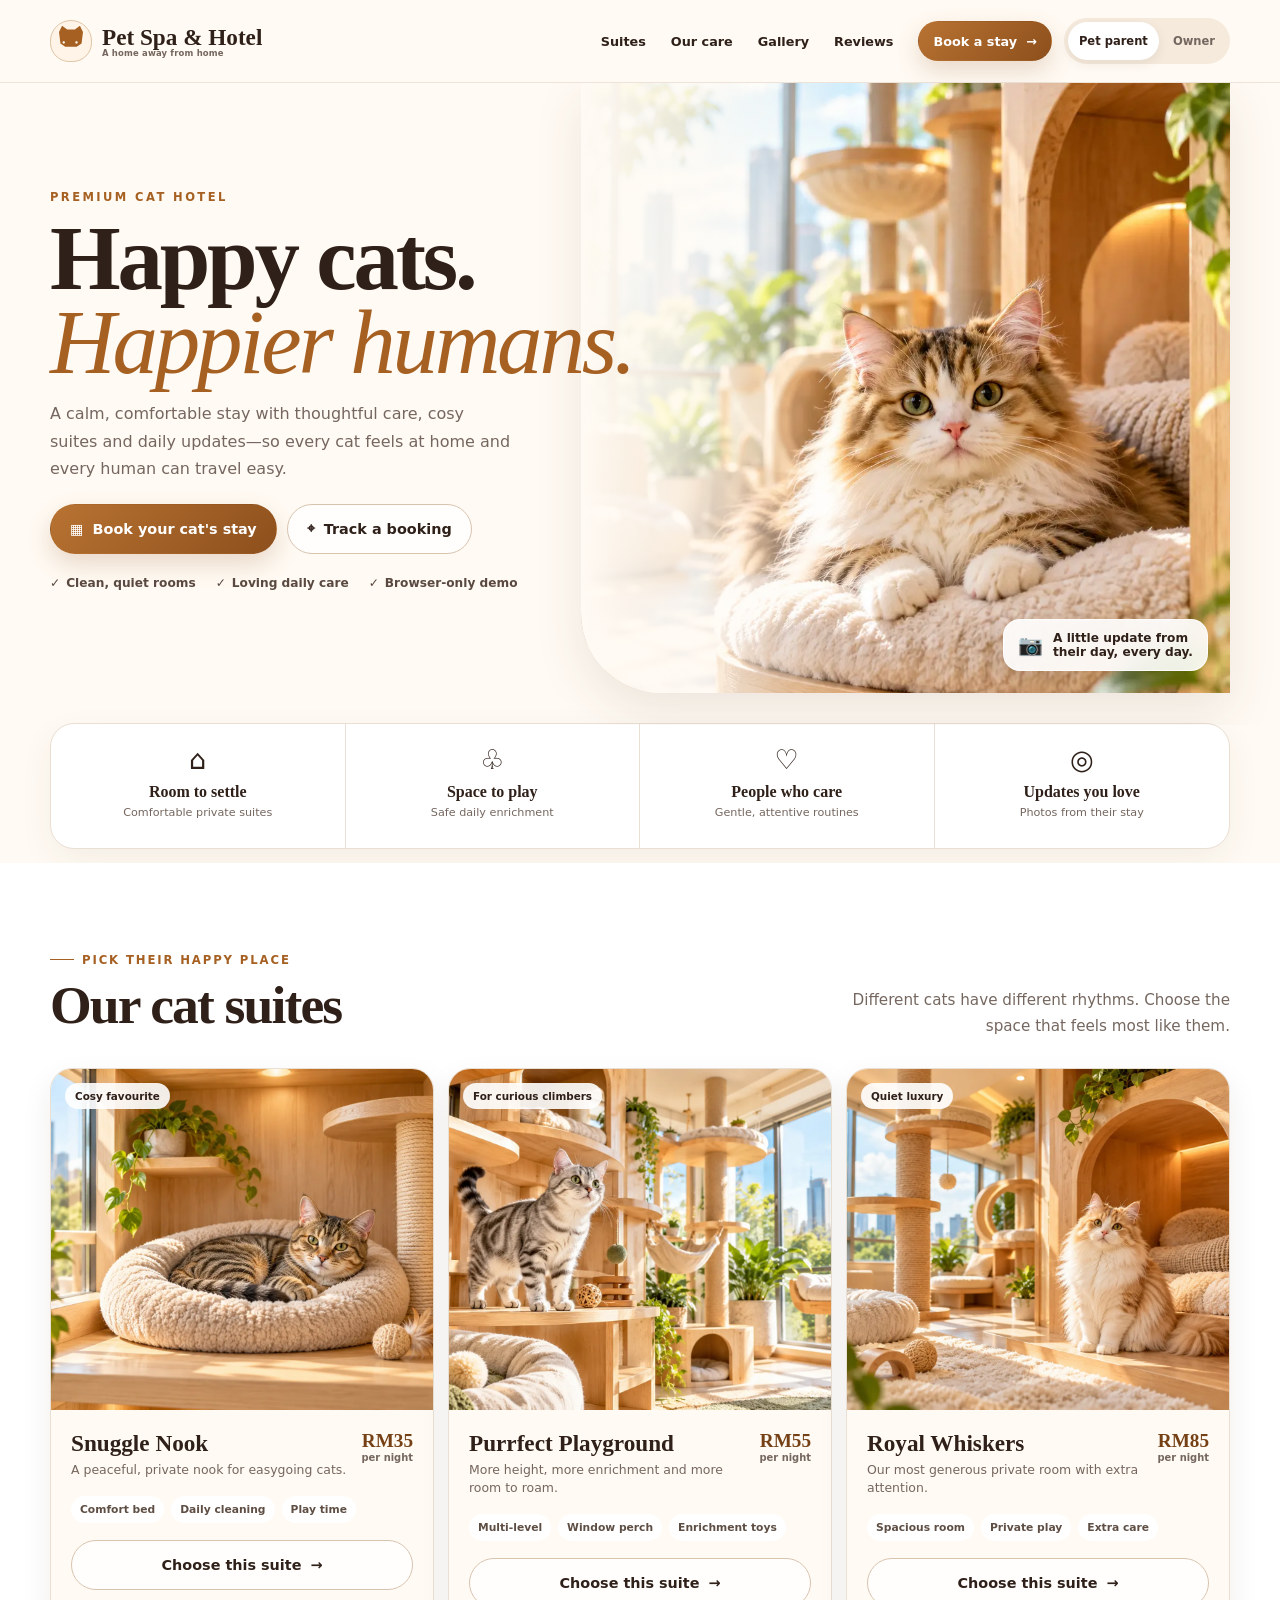
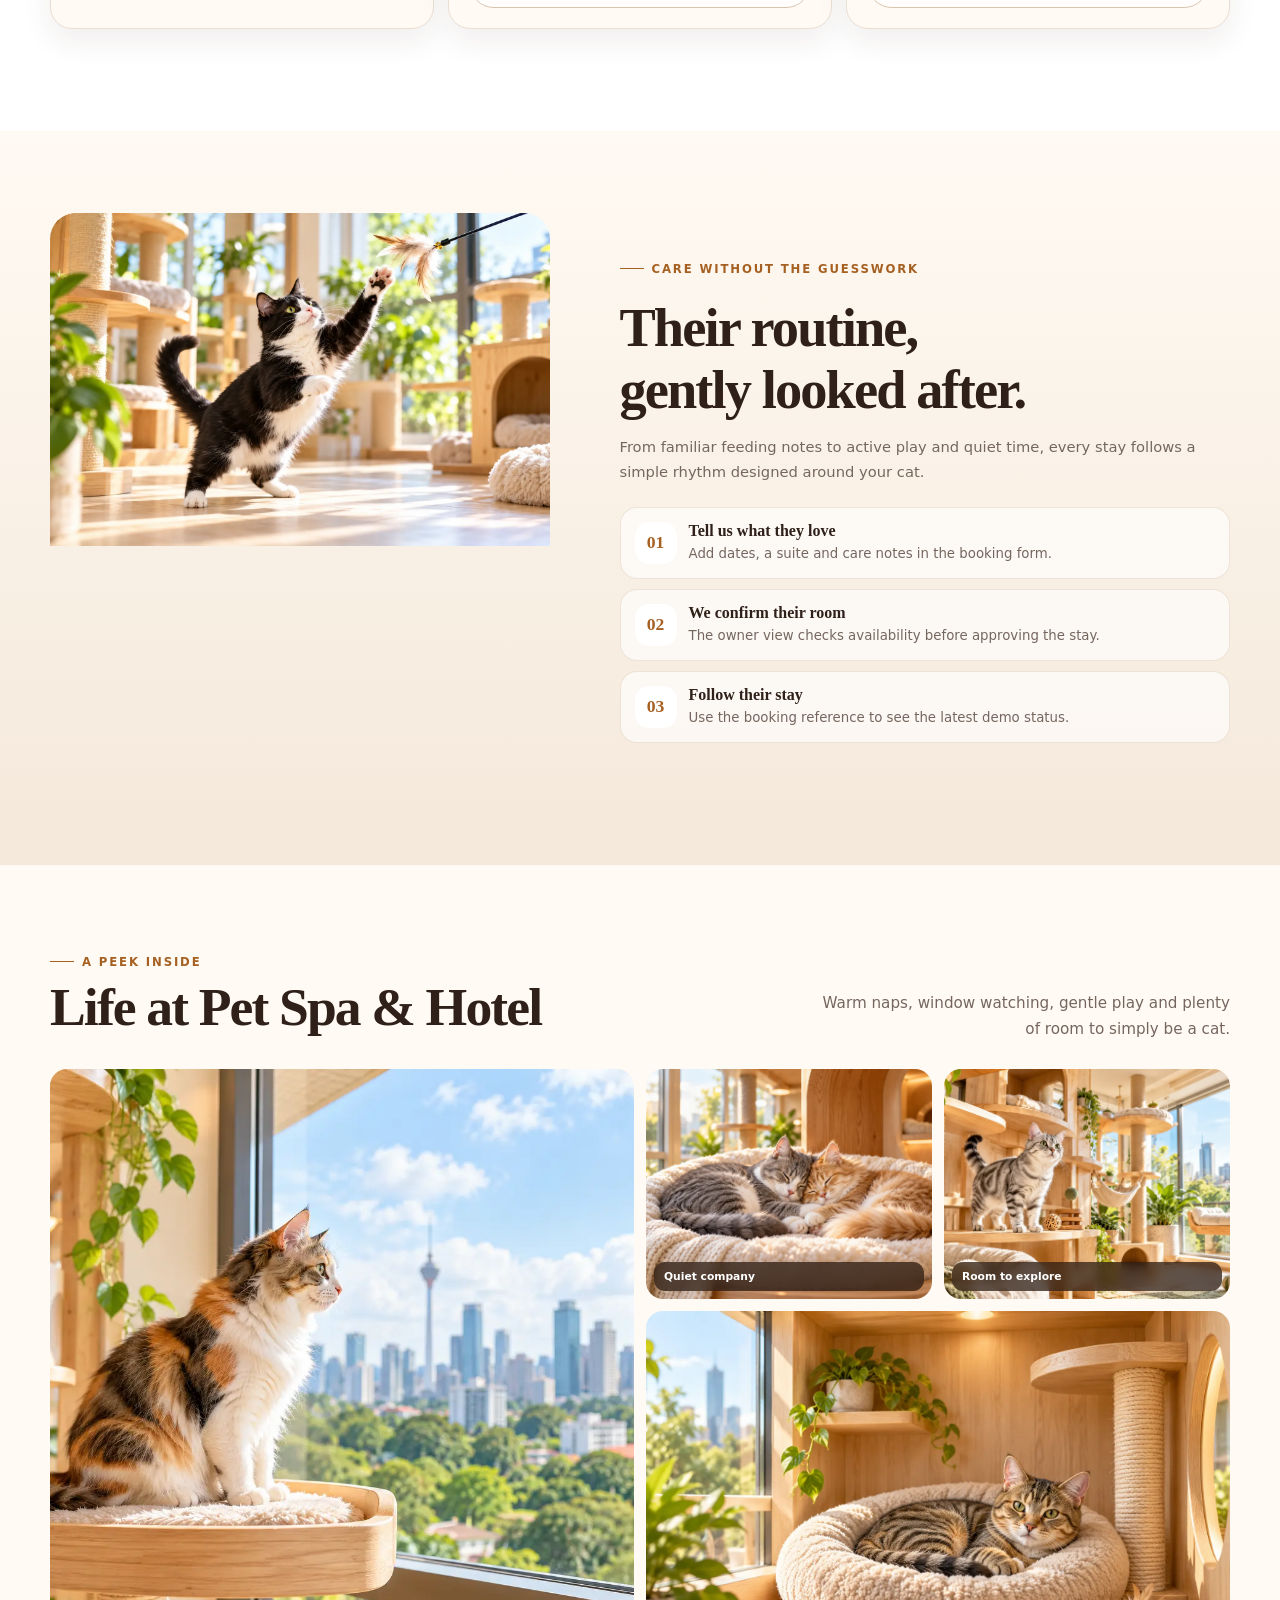
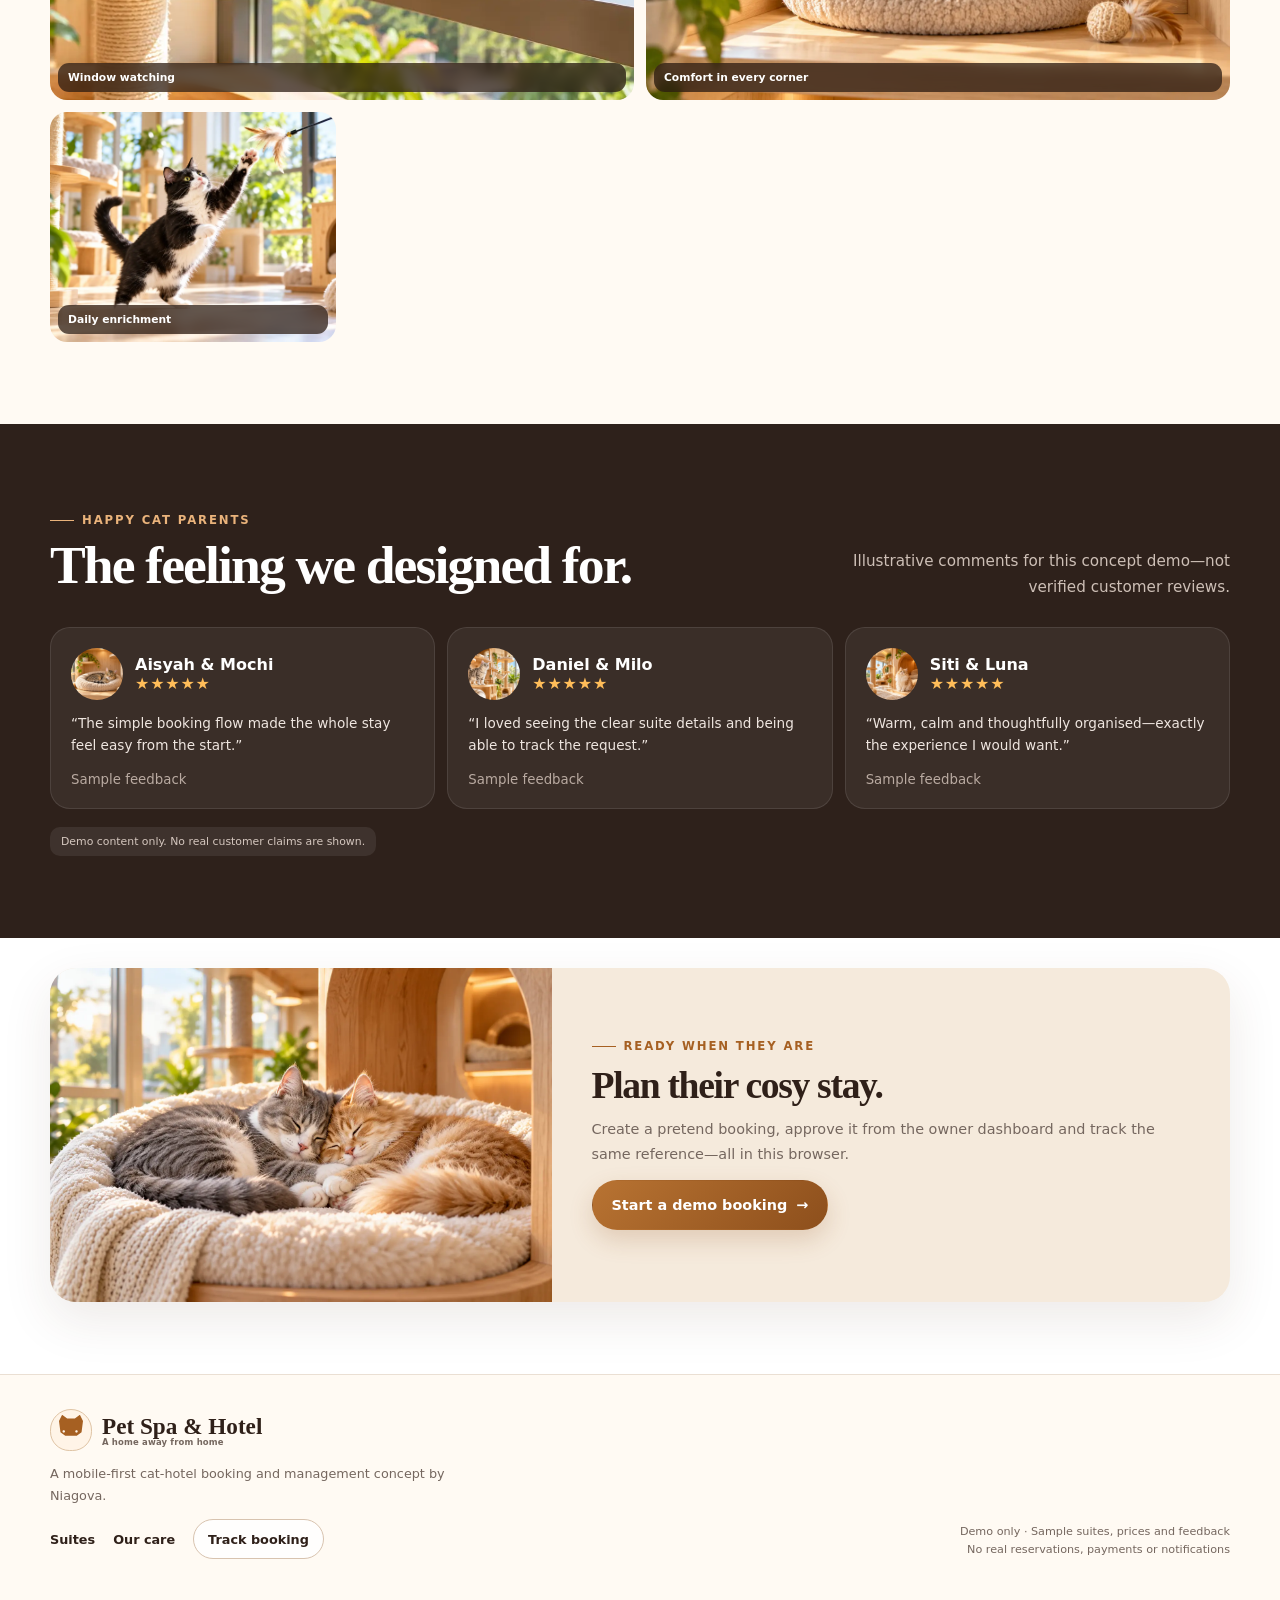
==== 01-modern/index.html @ 2060115d "Add new template selection" ====
<!doctype html>
<html lang="en">
<head>
  <meta charset="utf-8">
  <meta name="viewport" content="width=device-width, initial-scale=1">
  <meta name="theme-color" content="#fffaf3">
  <meta name="description" content="Pet Spa &amp; Hotel is a mobile-friendly cat hotel booking and owner-management concept by Niagova.">
  <title>Pet Spa &amp; Hotel | Happy cats, happier humans</title>
  <link rel="stylesheet" href="style.css">
</head>
<body>
  <a class="skip-link" href="#consumer">Skip to content</a>

  <header class="site-header">
    <nav class="container nav" aria-label="Primary navigation">
      <a class="brand" href="#consumer" onclick="switchView('consumer')" aria-label="Pet Spa &amp; Hotel home">
        <span class="brand-mark" aria-hidden="true">🐾</span>
        <span>Pet Spa &amp; Hotel<small>A home away from home</small></span>
      </a>

      <div class="desktop-nav">
        <a href="#suites">Suites</a>
        <a href="#care">Our care</a>
        <a href="#gallery">Gallery</a>
        <a href="#reviews">Reviews</a>
        <button class="btn small" onclick="openBooking()">Book a stay <span aria-hidden="true">→</span></button>
      </div>

      <div class="nav-tools">
        <div class="perspective-switch" aria-label="Demo perspective">
          <button id="consumer-tab" class="active" type="button" aria-pressed="true" onclick="switchView('consumer')">Pet parent</button>
          <button id="owner-tab" type="button" aria-pressed="false" onclick="switchView('owner')">Owner</button>
        </div>
        <button class="btn icon-only menu-toggle" id="menu-toggle" type="button" aria-expanded="false" aria-controls="mobile-menu" aria-label="Open navigation" onclick="toggleMenu()">☰</button>
      </div>
    </nav>
    <div class="mobile-menu" id="mobile-menu">
      <a href="#suites" onclick="closeMenu()">Our suites</a>
      <a href="#care" onclick="closeMenu()">How we care</a>
      <a href="#gallery" onclick="closeMenu()">Life at Pet Spa &amp; Hotel</a>
      <a href="#reviews" onclick="closeMenu()">Sample reviews</a>
    </div>
  </header>

  <main id="consumer" class="consumer" tabindex="-1">
    <section class="hero" aria-labelledby="hero-title">
      <div class="container hero-grid">
        <div class="hero-copy">
          <span class="eyebrow">Premium cat hotel</span>
          <h1 id="hero-title">Happy cats.<span>Happier humans.</span></h1>
          <p class="hero-lead">A calm, comfortable stay with thoughtful care, cosy suites and daily updates—so every cat feels at home and every human can travel easy.</p>
          <div class="hero-actions">
            <button class="btn" type="button" onclick="openBooking()"><span aria-hidden="true">▦</span> Book your cat's stay</button>
            <button class="btn secondary" type="button" onclick="openTracker()"><span aria-hidden="true">⌖</span> Track a booking</button>
          </div>
          <div class="hero-proof" aria-label="Pet Spa &amp; Hotel care highlights">
            <span><b aria-hidden="true">✓</b> Clean, quiet rooms</span>
            <span><b aria-hidden="true">✓</b> Loving daily care</span>
            <span><b aria-hidden="true">✓</b> Browser-only demo</span>
          </div>
        </div>

        <div class="hero-media">
          <picture>
            <source media="(min-width: 860px)" srcset="assets/generated/hero-desktop.webp">
            <img src="assets/generated/hero-mobile.webp" width="1024" height="1536" alt="Fluffy cat resting in a bright timber suite at Pet Spa &amp; Hotel" fetchpriority="high">
          </picture>
          <div class="photo-note"><span aria-hidden="true">📷</span> A little update from their day, every day.</div>
        </div>
      </div>
    </section>

    <section class="perks-wrap" aria-label="Why cats feel at home">
      <div class="container perks">
        <div class="perk"><span class="perk-icon" aria-hidden="true">⌂</span><strong>Room to settle</strong><small>Comfortable private suites</small></div>
        <div class="perk"><span class="perk-icon" aria-hidden="true">♧</span><strong>Space to play</strong><small>Safe daily enrichment</small></div>
        <div class="perk"><span class="perk-icon" aria-hidden="true">♡</span><strong>People who care</strong><small>Gentle, attentive routines</small></div>
        <div class="perk"><span class="perk-icon" aria-hidden="true">◎</span><strong>Updates you love</strong><small>Photos from their stay</small></div>
      </div>
    </section>

    <section class="section suites" id="suites" aria-labelledby="suites-title">
      <div class="container">
        <div class="section-heading split">
          <div>
            <span class="section-kicker">Pick their happy place</span>
            <h2 id="suites-title">Our cat suites</h2>
          </div>
          <p>Different cats have different rhythms. Choose the space that feels most like them.</p>
        </div>

        <div class="suite-scroller" aria-label="Cat suite choices">
          <article class="suite-card">
            <div class="suite-image">
              <img src="assets/generated/suite-standard.webp" width="1536" height="1024" alt="Tabby cat relaxing in the Standard Suite" loading="lazy">
              <span class="suite-badge">Cosy favourite</span>
            </div>
            <div class="suite-body">
              <div class="suite-title-row">
                <div><h3>Snuggle Nook</h3><p>A peaceful, private nook for easygoing cats.</p></div>
                <div class="suite-price">RM35<small>per night</small></div>
              </div>
              <div class="features"><span>Comfort bed</span><span>Daily cleaning</span><span>Play time</span></div>
              <button class="btn secondary" type="button" onclick="openBooking('Snuggle Nook')">Choose this suite <span aria-hidden="true">→</span></button>
            </div>
          </article>

          <article class="suite-card">
            <div class="suite-image">
              <img src="assets/generated/suite-deluxe.webp" width="1672" height="941" alt="Silver tabby exploring the Deluxe Suite" loading="lazy">
              <span class="suite-badge">For curious climbers</span>
            </div>
            <div class="suite-body">
              <div class="suite-title-row">
                <div><h3>Purrfect Playground</h3><p>More height, more enrichment and more room to roam.</p></div>
                <div class="suite-price">RM55<small>per night</small></div>
              </div>
              <div class="features"><span>Multi-level</span><span>Window perch</span><span>Enrichment toys</span></div>
              <button class="btn secondary" type="button" onclick="openBooking('Purrfect Playground')">Choose this suite <span aria-hidden="true">→</span></button>
            </div>
          </article>

          <article class="suite-card">
            <div class="suite-image">
              <img src="assets/generated/suite-premium.webp" width="1536" height="1024" alt="Long-haired cat sitting in the Premium Suite" loading="lazy">
              <span class="suite-badge">Quiet luxury</span>
            </div>
            <div class="suite-body">
              <div class="suite-title-row">
                <div><h3>Royal Whiskers</h3><p>Our most generous private room with extra attention.</p></div>
                <div class="suite-price">RM85<small>per night</small></div>
              </div>
              <div class="features"><span>Spacious room</span><span>Private play</span><span>Extra care</span></div>
              <button class="btn secondary" type="button" onclick="openBooking('Royal Whiskers')">Choose this suite <span aria-hidden="true">→</span></button>
            </div>
          </article>
        </div>
      </div>
    </section>

    <section class="section care" id="care" aria-labelledby="care-title">
      <div class="container care-grid">
        <div class="care-photo">
          <img src="assets/generated/gallery-play.webp" width="1536" height="1024" alt="Tuxedo cat enjoying feather-toy enrichment at Pet Spa &amp; Hotel" loading="lazy">
        </div>
        <div class="care-copy">
          <span class="section-kicker">Care without the guesswork</span>
          <h2 id="care-title">Their routine, gently looked after.</h2>
          <p>From familiar feeding notes to active play and quiet time, every stay follows a simple rhythm designed around your cat.</p>
          <div class="care-steps">
            <div class="care-step"><span class="step-number">01</span><div><strong>Tell us what they love</strong><small>Add dates, a suite and care notes in the booking form.</small></div></div>
            <div class="care-step"><span class="step-number">02</span><div><strong>We confirm their room</strong><small>The owner view checks availability before approving the stay.</small></div></div>
            <div class="care-step"><span class="step-number">03</span><div><strong>Follow their stay</strong><small>Use the booking reference to see the latest demo status.</small></div></div>
          </div>
        </div>
      </div>
    </section>

    <section class="section" id="gallery" aria-labelledby="gallery-title">
      <div class="container">
        <div class="section-heading split">
          <div>
            <span class="section-kicker">A peek inside</span>
            <h2 id="gallery-title">Life at Pet Spa &amp; Hotel</h2>
          </div>
          <p>Warm naps, window watching, gentle play and plenty of room to simply be a cat.</p>
        </div>
        <div class="gallery-grid">
          <figure><img src="assets/generated/gallery-window.webp" width="1536" height="1024" alt="Calico cat enjoying the skyline from a Pet Spa &amp; Hotel window perch" loading="lazy"><figcaption>Window watching</figcaption></figure>
          <figure><img src="assets/generated/gallery-rest.webp" width="1536" height="1024" alt="Two cats sleeping together in a soft suite bed" loading="lazy"><figcaption>Quiet company</figcaption></figure>
          <figure><img src="assets/generated/suite-deluxe.webp" width="1672" height="941" alt="Bright multi-level cat room with a silver tabby" loading="lazy"><figcaption>Room to explore</figcaption></figure>
          <figure><img src="assets/generated/suite-standard.webp" width="1536" height="1024" alt="Cosy standard cat boarding suite" loading="lazy"><figcaption>Comfort in every corner</figcaption></figure>
          <figure><img src="assets/generated/gallery-play.webp" width="1536" height="1024" alt="Tuxedo cat reaching for a feather toy" loading="lazy"><figcaption>Daily enrichment</figcaption></figure>
        </div>
      </div>
    </section>

    <section class="section reviews" id="reviews" aria-labelledby="reviews-title">
      <div class="container">
        <div class="section-heading split">
          <div>
            <span class="section-kicker">Happy cat parents</span>
            <h2 id="reviews-title">The feeling we designed for.</h2>
          </div>
          <p>Illustrative comments for this concept demo—not verified customer reviews.</p>
        </div>
        <div class="review-grid">
          <article class="review-card"><header><img src="assets/generated/suite-standard.webp" alt="Tabby cat portrait" loading="lazy"><div><strong>Aisyah & Mochi</strong><span class="stars" aria-label="Five out of five stars">★★★★★</span></div></header><p>“The simple booking flow made the whole stay feel easy from the start.”</p><small>Sample feedback</small></article>
          <article class="review-card"><header><img src="assets/generated/suite-deluxe.webp" alt="Silver tabby portrait" loading="lazy"><div><strong>Daniel & Milo</strong><span class="stars" aria-label="Five out of five stars">★★★★★</span></div></header><p>“I loved seeing the clear suite details and being able to track the request.”</p><small>Sample feedback</small></article>
          <article class="review-card"><header><img src="assets/generated/suite-premium.webp" alt="Long-haired cat portrait" loading="lazy"><div><strong>Siti & Luna</strong><span class="stars" aria-label="Five out of five stars">★★★★★</span></div></header><p>“Warm, calm and thoughtfully organised—exactly the experience I would want.”</p><small>Sample feedback</small></article>
        </div>
        <span class="sample-note">Demo content only. No real customer claims are shown.</span>
      </div>
    </section>

    <section class="booking-cta" aria-labelledby="cta-title">
      <div class="container cta-card">
        <div class="cta-photo"><img src="assets/generated/gallery-rest.webp" width="1536" height="1024" alt="Two comfortable cats resting together at Pet Spa &amp; Hotel" loading="lazy"></div>
        <div class="cta-copy">
          <span class="section-kicker">Ready when they are</span>
          <h2 id="cta-title">Plan their cosy stay.</h2>
          <p>Create a pretend booking, approve it from the owner dashboard and track the same reference—all in this browser.</p>
          <button class="btn" type="button" onclick="openBooking()">Start a demo booking <span aria-hidden="true">→</span></button>
        </div>
      </div>
    </section>
  </main>

  <main id="owner" class="owner container" tabindex="-1">
    <section class="owner-hero" aria-labelledby="owner-title">
      <div>
        <span class="demo-pill">Owner workspace · local demo</span>
        <h1 id="owner-title">A calmer day behind the counter.</h1>
        <p>Review booking requests, protect room availability and keep every stay organised in one friendly view.</p>
      </div>
      <div class="owner-actions"><button class="btn secondary" type="button" onclick="switchView('consumer')">← Return to pet parent view</button></div>
    </section>

    <section class="stats" aria-label="Booking overview">
      <div class="stat"><strong id="stat-all">0</strong><small>Total requests</small></div>
      <div class="stat"><strong id="stat-pending">0</strong><small>Waiting for approval</small></div>
      <div class="stat"><strong id="stat-confirmed">0</strong><small>Confirmed stays</small></div>
      <div class="stat"><strong id="stat-revenue">RM0</strong><small>Confirmed demo value</small></div>
    </section>

    <div class="dashboard">
      <section class="panel" aria-labelledby="requests-title">
        <div class="panel-head"><div><h2 id="requests-title">Booking requests</h2><p>Approve or reject stays saved in this browser.</p></div><button class="btn secondary small" type="button" onclick="resetDemo()">Reset</button></div>
        <div id="booking-list" aria-live="polite"></div>
      </section>

      <aside class="panel">
        <h3>Built for a smooth handover</h3>
        <p>This concept connects the guest journey to a simple operations view.</p>
        <div class="owner-list">
          <span><b aria-hidden="true">01</b> Requests appear as soon as a pet parent submits.</span>
          <span><b aria-hidden="true">02</b> Conflicting confirmed stays are blocked automatically.</span>
          <span><b aria-hidden="true">03</b> Status changes are available in the booking tracker.</span>
        </div>
        <div class="notice"><b>Simulation mode:</b> Records remain in localStorage on this device. No payments, messages or customer accounts are created.</div>
        <br>
        <button class="btn secondary" type="button" onclick="seedDemo()">Add sample bookings</button>
      </aside>
    </div>
  </main>

  <footer class="site-footer">
    <div class="container footer-grid">
      <div>
        <a class="brand" href="#consumer" onclick="switchView('consumer')"><span class="brand-mark" aria-hidden="true">🐾</span><span>Pet Spa &amp; Hotel<small>A home away from home</small></span></a>
        <p class="footer-copy">A mobile-first cat-hotel booking and management concept by <a href="https://niagova.com" target="_blank" rel="noopener">Niagova</a>.</p>
        <div class="footer-links"><a href="#suites">Suites</a><a href="#care">Our care</a><button class="btn secondary small" type="button" onclick="openTracker()">Track booking</button></div>
      </div>
      <div class="footer-meta">Demo only · Sample suites, prices and feedback<br>No real reservations, payments or notifications</div>
    </div>
  </footer>

  <div class="mobile-dock" id="mobile-dock">
    <button class="btn secondary" type="button" onclick="openTracker()">Track</button>
    <button class="btn" type="button" onclick="openBooking()">Book a stay <span aria-hidden="true">→</span></button>
  </div>

  <div id="tracker-overlay" class="overlay" role="dialog" aria-modal="true" aria-labelledby="tracker-title" aria-describedby="tracker-description">
    <div class="modal">
      <div class="modal-head"><div><span class="section-kicker">Booking status</span><h2 id="tracker-title">Track a booking</h2></div><button class="close" type="button" aria-label="Close booking tracker" onclick="closeTracker()">✕</button></div>
      <p id="tracker-description">Enter the reference from a demo booking. Records are available only in this browser.</p>
      <div class="field"><label for="tracking-id">Booking reference</label><input id="tracking-id" placeholder="PS-XXXXXXXX" autocomplete="off" autocapitalize="characters"></div>
      <button class="btn" type="button" onclick="trackBooking()">Check status <span aria-hidden="true">→</span></button>
      <div id="tracking-result" class="tracking-result" aria-live="polite"></div>
    </div>
  </div>

  <div id="booking-overlay" class="overlay" role="dialog" aria-modal="true" aria-labelledby="booking-title" aria-describedby="booking-description">
    <div class="modal">
      <div class="modal-head"><div><span class="section-kicker">A cosy stay awaits</span><h2 id="booking-title">Book their suite</h2></div><button class="close" type="button" aria-label="Close booking form" onclick="closeBooking()">✕</button></div>
      <p id="booking-description">Create a pretend booking to experience the complete Pet Spa &amp; Hotel flow.</p>
      <form id="booking-form">
        <div class="fields">
          <div class="field full"><label for="cat-name">Your cat's name *</label><input id="cat-name" required maxlength="40" placeholder="e.g. Oyen" autocomplete="off"></div>
          <div class="field full"><label for="suite">Choose a suite *</label><select id="suite"><option>Snuggle Nook</option><option>Purrfect Playground</option><option>Royal Whiskers</option></select></div>
          <div class="field"><label for="check-in">Check-in *</label><input type="date" id="check-in" required></div>
          <div class="field"><label for="check-out">Check-out *</label><input type="date" id="check-out" required></div>
          <div class="field full"><label for="note">Care notes <span class="optional">(optional)</span></label><textarea id="note" rows="3" maxlength="200" placeholder="Favourite toys, feeding routine, little quirks..."></textarea></div>
        </div>
        <div class="total"><span>Estimated demo total</span><span id="booking-total">Select valid dates</span></div>
        <p id="booking-error" class="error" role="alert"></p>
        <button class="btn full-button" type="submit">Submit demo booking <span aria-hidden="true">→</span></button>
      </form>
      <div id="booking-success" hidden tabindex="-1"></div>
    </div>
  </div>

  <div class="toast" id="toast" role="status" aria-live="polite"></div>
  <script src="script.js"></script>
</body>
</html>
---- 01-modern/style.css ----
:root {
  --ink: #2f2019;
  --muted: #75675f;
  --brand: #a66022;
  --brand-dark: #754015;
  --coral: #ef6b61;
  --cream: #fffaf3;
  --sand: #f5eadc;
  --sage: #e8f0e4;
  --line: #eadfd3;
  --white: #fff;
  --shadow: 0 18px 50px rgba(76, 48, 26, .1);
  --serif: Georgia, "Times New Roman", serif;
  --sans: Inter, ui-sans-serif, system-ui, -apple-system, BlinkMacSystemFont, "Segoe UI", sans-serif;
}

* { box-sizing: border-box; }
html { scroll-behavior: smooth; }
body {
  margin: 0;
  background: var(--cream);
  color: var(--ink);
  font-family: var(--sans);
  -webkit-font-smoothing: antialiased;
}
body.modal-open { overflow: hidden; }
img { display: block; max-width: 100%; }
button, input, select, textarea { font: inherit; }
button, a { -webkit-tap-highlight-color: transparent; }
button { color: inherit; }
a { color: inherit; text-decoration: none; }
h1, h2, h3, p { margin-top: 0; }
h1, h2, h3 { text-wrap: balance; }
h1, h2 { font-family: var(--serif); letter-spacing: -.035em; }
p { color: var(--muted); line-height: 1.7; }
[hidden] { display: none !important; }
:focus-visible { outline: 3px solid rgba(239, 107, 97, .48); outline-offset: 3px; }

.skip-link {
  position: fixed;
  left: 12px;
  top: -80px;
  z-index: 200;
  padding: 12px 16px;
  border-radius: 12px;
  background: var(--ink);
  color: #fff;
}
.skip-link:focus { top: 12px; }
.container { width: min(100% - 32px, 1180px); margin-inline: auto; }
.section { padding: 64px 0; }
.section-kicker {
  display: inline-flex;
  align-items: center;
  gap: 8px;
  margin-bottom: 11px;
  color: var(--brand);
  font-size: .73rem;
  font-weight: 850;
  letter-spacing: .16em;
  text-transform: uppercase;
}
.section-kicker::before { content: ""; width: 24px; height: 1px; background: currentColor; }
.section-heading { margin-bottom: 26px; }
.section-heading h2 { margin-bottom: 8px; font-size: clamp(2rem, 9vw, 3.35rem); line-height: 1.02; }
.section-heading p { margin-bottom: 0; font-size: .95rem; }

.btn {
  display: inline-flex;
  min-height: 50px;
  align-items: center;
  justify-content: center;
  gap: 9px;
  border: 1px solid transparent;
  border-radius: 999px;
  padding: 13px 19px;
  background: linear-gradient(135deg, #b87332, #8d4f1c);
  box-shadow: 0 10px 24px rgba(145, 81, 28, .2);
  color: #fff;
  cursor: pointer;
  font-size: .9rem;
  font-weight: 800;
  transition: transform .2s ease, box-shadow .2s ease;
}
.btn:hover { transform: translateY(-2px); box-shadow: 0 14px 28px rgba(145, 81, 28, .25); }
.btn.secondary { border-color: #d8c3af; background: rgba(255, 255, 255, .82); box-shadow: none; color: var(--ink); }
.btn.small { min-height: 40px; padding: 9px 14px; font-size: .8rem; }
.btn.icon-only { width: 44px; min-height: 44px; padding: 0; }
.full-button { width: 100%; }

.site-header {
  position: sticky;
  top: 0;
  z-index: 40;
  border-bottom: 1px solid rgba(234, 223, 211, .82);
  background: rgba(255, 250, 243, .93);
  backdrop-filter: blur(16px);
}
.nav { min-height: 68px; display: flex; align-items: center; justify-content: space-between; gap: 12px; }
.brand { display: inline-flex; align-items: center; gap: 10px; font-family: var(--serif); font-size: 1.45rem; font-weight: 800; }
.brand-mark {
  position: relative;
  width: 42px;
  height: 42px;
  display: grid;
  place-items: center;
  border: 1px solid #dfc4a5;
  border-radius: 50% 50% 46% 46%;
  background: #fff4e7;
  color: var(--brand);
  font-family: var(--sans);
  font-size: 0;
}
.brand-mark::before {
  content: "";
  width: 24px;
  height: 21px;
  background: var(--brand);
  clip-path: polygon(0 30%, 13% 0, 34% 18%, 66% 18%, 87% 0, 100% 30%, 94% 84%, 74% 100%, 26% 100%, 6% 84%);
}
.brand-mark::after {
  content: "•  •";
  position: absolute;
  left: 50%;
  top: 18px;
  color: #fff4e7;
  font-size: 7px;
  letter-spacing: 3px;
  transform: translateX(-47%);
}
.brand small { display: block; margin-top: -3px; color: var(--muted); font-family: var(--sans); font-size: .53rem; font-weight: 600; letter-spacing: .02em; }
.nav-tools { display: flex; align-items: center; gap: 8px; }
.perspective-switch { display: flex; gap: 3px; padding: 4px; border-radius: 999px; background: var(--sand); }
.perspective-switch button {
  min-height: 38px;
  border: 0;
  border-radius: 999px;
  padding: 8px 11px;
  background: transparent;
  color: var(--muted);
  cursor: pointer;
  font-size: .72rem;
  font-weight: 800;
}
.perspective-switch button.active { background: #fff; box-shadow: 0 4px 12px rgba(65, 39, 20, .08); color: var(--ink); }
.menu-toggle { border: 1px solid var(--line); background: #fff; box-shadow: none; color: var(--ink); }
.desktop-nav { display: none; }
.mobile-menu {
  display: none;
  padding: 6px 16px 18px;
  border-top: 1px solid var(--line);
  background: var(--cream);
}
.mobile-menu.open { display: grid; }
.mobile-menu a { padding: 13px 2px; border-bottom: 1px solid var(--line); font-size: .92rem; font-weight: 700; }

.consumer.hidden { display: none; }
.hero { padding: 26px 0 36px; overflow: clip; }
.hero-grid { display: grid; gap: 24px; }
.hero-copy { position: relative; z-index: 2; }
.eyebrow { color: var(--brand); font-size: .72rem; font-weight: 850; letter-spacing: .21em; text-transform: uppercase; }
.hero h1 { margin: 12px 0 16px; font-size: clamp(3rem, 15vw, 5.7rem); line-height: .92; }
.hero h1 span { display: block; color: var(--brand); font-style: italic; font-weight: 500; }
.hero-lead { margin-bottom: 22px; max-width: 540px; font-size: 1rem; }
.hero-actions { display: grid; gap: 10px; }
.hero-proof { display: flex; flex-wrap: wrap; gap: 13px 20px; margin-top: 22px; color: #594940; font-size: .76rem; font-weight: 750; }
.hero-proof span { display: inline-flex; align-items: center; gap: 6px; }
.hero-media {
  position: relative;
  min-height: 475px;
  overflow: hidden;
  border-radius: 34px 34px 110px 34px;
  box-shadow: var(--shadow);
  background: #ead7bf;
}
.hero-media picture, .hero-media img { width: 100%; height: 100%; }
.hero-media img { position: absolute; inset: 0; object-fit: cover; object-position: center 58%; }
.photo-note {
  position: absolute;
  left: 16px;
  bottom: 16px;
  display: flex;
  align-items: center;
  gap: 10px;
  max-width: 205px;
  padding: 11px 14px;
  border: 1px solid rgba(255, 255, 255, .8);
  border-radius: 17px;
  background: rgba(255, 255, 255, .9);
  box-shadow: 0 10px 30px rgba(58, 32, 15, .18);
  backdrop-filter: blur(10px);
  font-size: .76rem;
  font-weight: 800;
}
.photo-note span { font-size: 1.25rem; }

.perks-wrap { padding-bottom: 14px; }
.perks {
  display: grid;
  grid-template-columns: repeat(2, 1fr);
  overflow: hidden;
  border: 1px solid var(--line);
  border-radius: 24px;
  background: #fff;
  box-shadow: 0 12px 35px rgba(70, 44, 23, .06);
}
.perk { min-height: 124px; padding: 20px 15px; border-right: 1px solid var(--line); border-bottom: 1px solid var(--line); text-align: center; }
.perk:nth-child(even) { border-right: 0; }
.perk:nth-last-child(-n + 2) { border-bottom: 0; }
.perk-icon { display: block; margin-bottom: 8px; font-size: 1.7rem; }
.perk strong { display: block; font-family: var(--serif); font-size: 1rem; }
.perk small { color: var(--muted); font-size: .7rem; line-height: 1.35; }

.suites { background: #fff; }
.suite-scroller {
  display: grid;
  grid-auto-flow: column;
  grid-auto-columns: minmax(84%, 1fr);
  gap: 14px;
  margin-right: -16px;
  padding: 2px 16px 20px 0;
  overflow-x: auto;
  scroll-snap-type: x mandatory;
  scrollbar-width: thin;
  scrollbar-color: #cda77f transparent;
}
.suite-card {
  overflow: hidden;
  border: 1px solid var(--line);
  border-radius: 22px;
  background: var(--cream);
  box-shadow: 0 12px 30px rgba(64, 40, 21, .08);
  scroll-snap-align: start;
}
.suite-image { position: relative; aspect-ratio: 4 / 3; overflow: hidden; }
.suite-image img { width: 100%; height: 100%; object-fit: cover; transition: transform .45s ease; }
.suite-card:hover .suite-image img { transform: scale(1.035); }
.suite-badge { position: absolute; left: 14px; top: 14px; padding: 7px 10px; border-radius: 999px; background: rgba(255, 255, 255, .9); font-size: .65rem; font-weight: 850; }
.suite-body { padding: 20px; }
.suite-title-row { display: flex; align-items: start; justify-content: space-between; gap: 12px; }
.suite-title-row h3 { margin-bottom: 4px; font-family: var(--serif); font-size: 1.45rem; }
.suite-title-row p { margin-bottom: 0; font-size: .78rem; line-height: 1.45; }
.suite-price { flex: none; color: var(--brand-dark); font-family: var(--serif); font-size: 1.2rem; font-weight: 700; text-align: right; }
.suite-price small { display: block; color: var(--muted); font-family: var(--sans); font-size: .62rem; font-weight: 600; }
.features { display: flex; flex-wrap: wrap; gap: 7px; margin: 17px 0; }
.features span { padding: 7px 9px; border-radius: 999px; background: #fff; color: #5e4e44; font-size: .67rem; font-weight: 700; }
.suite-body .btn { width: 100%; }

.care { background: linear-gradient(180deg, var(--cream), #f4e8da); }
.care-grid { display: grid; gap: 16px; }
.care-photo { min-height: 330px; overflow: hidden; border-radius: 26px; }
.care-photo img { width: 100%; height: 100%; object-fit: cover; }
.care-copy h2 { margin: 10px 0 13px; font-size: clamp(2.1rem, 10vw, 3.4rem); }
.care-copy > p { font-size: .92rem; }
.care-steps { display: grid; gap: 10px; margin-top: 23px; }
.care-step { display: grid; grid-template-columns: 42px 1fr; gap: 12px; padding: 14px; border: 1px solid rgba(172, 126, 83, .18); border-radius: 17px; background: rgba(255, 255, 255, .62); }
.step-number { width: 42px; height: 42px; display: grid; place-items: center; border-radius: 14px; background: #fff; color: var(--brand); font-family: var(--serif); font-size: 1.1rem; font-weight: 800; }
.care-step strong { display: block; margin-bottom: 3px; font-family: var(--serif); }
.care-step small { color: var(--muted); line-height: 1.45; }

.gallery-grid { display: grid; grid-template-columns: repeat(2, 1fr); gap: 8px; }
.gallery-grid figure { position: relative; min-height: 170px; margin: 0; overflow: hidden; border-radius: 17px; background: var(--sand); }
.gallery-grid figure:first-child { grid-column: 1 / -1; min-height: 260px; }
.gallery-grid img { width: 100%; height: 100%; object-fit: cover; transition: transform .45s ease; }
.gallery-grid figure:hover img { transform: scale(1.04); }
.gallery-grid figcaption { position: absolute; inset: auto 8px 8px; padding: 8px 10px; border-radius: 11px; background: rgba(39, 24, 16, .72); color: #fff; font-size: .67rem; font-weight: 750; backdrop-filter: blur(6px); }

.reviews { background: #2e211b; color: #fff; }
.reviews .section-kicker { color: #eab37b; }
.reviews .section-heading p { color: #cdbfb6; }
.review-grid { display: grid; gap: 12px; }
.review-card { padding: 20px; border: 1px solid rgba(255, 255, 255, .1); border-radius: 20px; background: rgba(255, 255, 255, .06); }
.review-card header { display: flex; align-items: center; gap: 12px; margin-bottom: 13px; }
.review-card img { width: 52px; height: 52px; border-radius: 50%; object-fit: cover; }
.review-card strong { display: block; }
.stars { color: #ffbd59; letter-spacing: .05em; }
.review-card p { margin: 0 0 12px; color: #efe6e0; font-size: .85rem; line-height: 1.6; }
.review-card small { color: #b9aaa1; }
.sample-note { display: inline-flex; margin-top: 18px; padding: 8px 11px; border-radius: 10px; background: rgba(255, 255, 255, .08); color: #d5c7bf; font-size: .68rem; }

.booking-cta { padding: 30px 0 92px; background: #fff; }
.cta-card { display: grid; overflow: hidden; border-radius: 26px; background: var(--sand); box-shadow: var(--shadow); }
.cta-photo { min-height: 240px; }
.cta-photo img { width: 100%; height: 100%; object-fit: cover; }
.cta-copy { padding: 27px 22px; }
.cta-copy h2 { margin-bottom: 10px; font-size: 2.35rem; }
.cta-copy p { font-size: .9rem; }
.cta-copy .btn { width: 100%; }

.site-footer { padding: 34px 0 100px; border-top: 1px solid var(--line); background: var(--cream); }
.footer-grid { display: grid; gap: 24px; }
.footer-copy { max-width: 430px; margin-top: 12px; font-size: .8rem; }
.footer-links { display: flex; flex-wrap: wrap; align-items: center; gap: 12px 18px; font-size: .8rem; font-weight: 750; }
.footer-meta { color: var(--muted); font-size: .7rem; line-height: 1.6; }

.mobile-dock {
  position: fixed;
  z-index: 35;
  left: 10px;
  right: 10px;
  bottom: 10px;
  display: grid;
  grid-template-columns: 1fr 1.5fr;
  gap: 8px;
  padding: 8px;
  border: 1px solid rgba(224, 205, 187, .85);
  border-radius: 20px;
  background: rgba(255, 252, 247, .94);
  box-shadow: 0 16px 50px rgba(49, 28, 15, .2);
  backdrop-filter: blur(16px);
}
.mobile-dock .btn { min-height: 46px; padding-inline: 12px; font-size: .78rem; }

.owner { display: none; padding: 28px 0 90px; }
.owner.active { display: block; }
.owner-hero { display: grid; gap: 22px; padding: 25px; border-radius: 26px; background: linear-gradient(135deg, #ebf2e7, #f8f1e7); }
.owner-hero h1 { margin: 8px 0 10px; font-size: clamp(2.3rem, 12vw, 4.7rem); line-height: .95; }
.owner-hero p { margin-bottom: 0; }
.demo-pill { display: inline-flex; width: fit-content; padding: 8px 10px; border-radius: 999px; background: #fff; color: #496341; font-size: .69rem; font-weight: 850; }
.owner-actions { display: flex; align-items: end; }
.stats { display: grid; grid-template-columns: repeat(2, 1fr); gap: 10px; margin: 16px 0; }
.stat { padding: 17px; border: 1px solid var(--line); border-radius: 18px; background: #fff; }
.stat strong { display: block; font-family: var(--serif); font-size: 1.8rem; }
.stat small { color: var(--muted); font-size: .68rem; }
.dashboard { display: grid; gap: 14px; }
.panel { padding: 20px; border: 1px solid var(--line); border-radius: 22px; background: #fff; box-shadow: 0 10px 28px rgba(64, 40, 21, .05); }
.panel-head { display: flex; align-items: start; justify-content: space-between; gap: 12px; margin-bottom: 12px; }
.panel h2, .panel h3 { margin-bottom: 4px; font-family: var(--serif); }
.panel p { margin-bottom: 0; font-size: .8rem; }
.booking-row { padding: 16px 0; border-bottom: 1px solid var(--line); }
.booking-row:last-child { border-bottom: 0; }
.booking-main { display: flex; align-items: center; flex-wrap: wrap; gap: 7px; }
.booking-row small { display: block; margin-top: 6px; color: var(--muted); font-size: .69rem; line-height: 1.5; }
.status { padding: 5px 8px; border-radius: 999px; background: #fff0c9; color: #855b16; font-size: .62rem; font-weight: 850; }
.status.confirmed { background: #dff3e3; color: #2c7043; }
.status.rejected { background: #fce2e0; color: #9c433d; }
.actions { display: flex; gap: 7px; margin-top: 12px; }
.actions button { border: 0; border-radius: 10px; padding: 9px 12px; background: #dff3e3; color: #296940; cursor: pointer; font-size: .72rem; font-weight: 800; }
.actions .reject { background: #fce2e0; color: #9c433d; }
.empty { padding: 28px 10px; color: var(--muted); text-align: center; font-size: .83rem; }
.owner-list { display: grid; gap: 9px; margin: 16px 0 22px; }
.owner-list span { display: grid; grid-template-columns: 28px 1fr; gap: 8px; align-items: start; color: var(--muted); font-size: .78rem; line-height: 1.5; }
.notice { padding: 13px; border-radius: 14px; background: #edf4e9; color: #486141; font-size: .73rem; line-height: 1.5; }

.overlay {
  position: fixed;
  inset: 0;
  z-index: 100;
  display: none;
  align-items: flex-end;
  justify-content: center;
  padding: 12px;
  background: rgba(34, 23, 18, .72);
  backdrop-filter: blur(5px);
}
.overlay.open { display: flex; }
.modal {
  width: min(100%, 560px);
  max-height: calc(100vh - 24px);
  overflow-y: auto;
  border-radius: 27px 27px 18px 18px;
  padding: 22px;
  background: var(--cream);
  box-shadow: 0 24px 80px rgba(27, 17, 12, .35);
  animation: modal-in .25s ease both;
}
@keyframes modal-in { from { opacity: 0; transform: translateY(22px); } }
.modal-head { display: flex; align-items: start; justify-content: space-between; gap: 14px; }
.modal-head h2 { margin-bottom: 8px; font-size: 2rem; }
.close { width: 42px; height: 42px; flex: none; border: 0; border-radius: 50%; background: var(--sand); cursor: pointer; font-size: 1rem; }
.modal > p { margin-bottom: 15px; font-size: .82rem; }
.fields { display: grid; gap: 2px; }
.field { display: flex; flex-direction: column; gap: 6px; margin: 8px 0; }
.field label { font-size: .76rem; font-weight: 800; }
.field input, .field select, .field textarea { width: 100%; border: 1px solid #ddcdbd; border-radius: 13px; padding: 13px; background: #fff; color: var(--ink); }
.field textarea { resize: vertical; }
.optional { font-weight: 500; }
.total { display: flex; justify-content: space-between; gap: 12px; margin: 12px 0; padding: 14px; border-radius: 14px; background: var(--sand); font-size: .8rem; font-weight: 800; }
.error { min-height: 20px; margin: 0 0 8px; color: #a83e37; font-size: .74rem; font-weight: 750; }
.success-card { padding: 18px; border-radius: 17px; background: #e7f2e5; }
.success-card h3 { font-family: var(--serif); }
.success-card p { font-size: .82rem; }
.tracking-result { margin-top: 18px; }

.toast {
  position: fixed;
  z-index: 150;
  left: 50%;
  bottom: 82px;
  width: max-content;
  max-width: calc(100% - 32px);
  padding: 11px 14px;
  border-radius: 12px;
  background: var(--ink);
  box-shadow: var(--shadow);
  color: #fff;
  font-size: .75rem;
  font-weight: 750;
  opacity: 0;
  pointer-events: none;
  transform: translate(-50%, 12px);
  transition: .2s ease;
}
.toast.show { opacity: 1; transform: translate(-50%, 0); }

@media (min-width: 600px) {
  .hero-actions { display: flex; }
  .hero-actions .btn { min-width: 180px; }
  .perks { grid-template-columns: repeat(4, 1fr); }
  .perk { border-bottom: 0; }
  .perk:nth-child(2) { border-right: 1px solid var(--line); }
  .suite-scroller { grid-auto-columns: minmax(46%, 1fr); }
  .care-grid { grid-template-columns: .9fr 1.1fr; align-items: center; }
  .care-photo { min-height: 570px; }
  .gallery-grid { grid-template-columns: repeat(4, 1fr); }
  .gallery-grid figure { min-height: 230px; }
  .gallery-grid figure:first-child { grid-column: span 2; grid-row: span 2; min-height: 468px; }
  .gallery-grid figure:nth-child(4) { grid-column: span 2; }
  .review-grid { grid-template-columns: repeat(3, 1fr); }
  .cta-card { grid-template-columns: .85fr 1.15fr; align-items: stretch; }
  .cta-copy { display: flex; flex-direction: column; justify-content: center; padding: 40px; }
  .cta-copy .btn { width: fit-content; }
  .footer-grid { grid-template-columns: 1.4fr 1fr; align-items: end; }
  .footer-meta { text-align: right; }
  .stats { grid-template-columns: repeat(4, 1fr); }
  .booking-row { display: flex; align-items: center; justify-content: space-between; gap: 16px; }
  .actions { flex: none; margin-top: 0; }
  .fields { grid-template-columns: repeat(2, 1fr); gap: 10px; }
  .field.full { grid-column: 1 / -1; }
  .overlay { align-items: center; padding: 20px; }
  .modal { border-radius: 27px; padding: 27px; }
}

@media (min-width: 860px) {
  .container { width: min(100% - 56px, 1180px); }
  .site-header { position: relative; }
  .nav { min-height: 82px; }
  .desktop-nav { display: flex; align-items: center; gap: 25px; margin-left: auto; }
  .desktop-nav a { position: relative; font-size: .8rem; font-weight: 750; }
  .desktop-nav a::after { content: ""; position: absolute; left: 0; right: 100%; bottom: -8px; height: 2px; background: var(--brand); transition: right .2s; }
  .desktop-nav a:hover::after { right: 0; }
  .menu-toggle, .mobile-menu { display: none !important; }
  .hero { padding: 0 0 32px; }
  .hero-grid { min-height: 610px; grid-template-columns: .9fr 1.1fr; align-items: center; gap: 0; }
  .hero-copy { margin-right: -80px; padding: 60px 0; }
  .hero h1 { font-size: clamp(4.7rem, 7.1vw, 6.8rem); }
  .hero-lead { max-width: 465px; }
  .hero-media { min-height: 610px; border-radius: 0 0 0 80px; }
  .hero-media::after { content: ""; position: absolute; inset: 0; background: linear-gradient(90deg, var(--cream) 0%, rgba(255, 250, 243, .82) 15%, transparent 45%); }
  .photo-note { z-index: 2; left: auto; right: 22px; bottom: 22px; }
  .perks { margin-top: -2px; }
  .section { padding: 82px 0; }
  .section-heading.split { display: flex; align-items: end; justify-content: space-between; gap: 30px; }
  .section-heading.split p { max-width: 420px; text-align: right; }
  .suite-scroller { grid-auto-flow: initial; grid-template-columns: repeat(3, 1fr); margin-right: 0; padding-right: 0; overflow: visible; }
  .suite-image { aspect-ratio: 1.12 / 1; }
  .care-grid { gap: 70px; }
  .gallery-grid { gap: 12px; }
  .booking-cta { padding-bottom: 72px; }
  .site-footer { padding-bottom: 42px; }
  .mobile-dock { display: none; }
  .owner { padding-top: 45px; }
  .owner-hero { grid-template-columns: 1fr auto; align-items: end; padding: 38px; }
  .dashboard { grid-template-columns: 1.55fr .75fr; }
  .panel { padding: 25px; }
  .toast { bottom: 28px; }
}

/* Keep the full business name on one line beside the header tools. */
.brand { flex: none; white-space: nowrap; }

@media (max-width: 599px) {
  .brand { gap: 7px; font-size: 1.05rem; }
  .brand small { display: none; }
}

@media (max-width: 379px) {
  .brand { font-size: .9rem; }
  .brand-mark { display: none; }
}

@media (prefers-reduced-motion: reduce) {
  html { scroll-behavior: auto; }
  *, *::before, *::after { animation-duration: .01ms !important; animation-iteration-count: 1 !important; transition-duration: .01ms !important; }
}
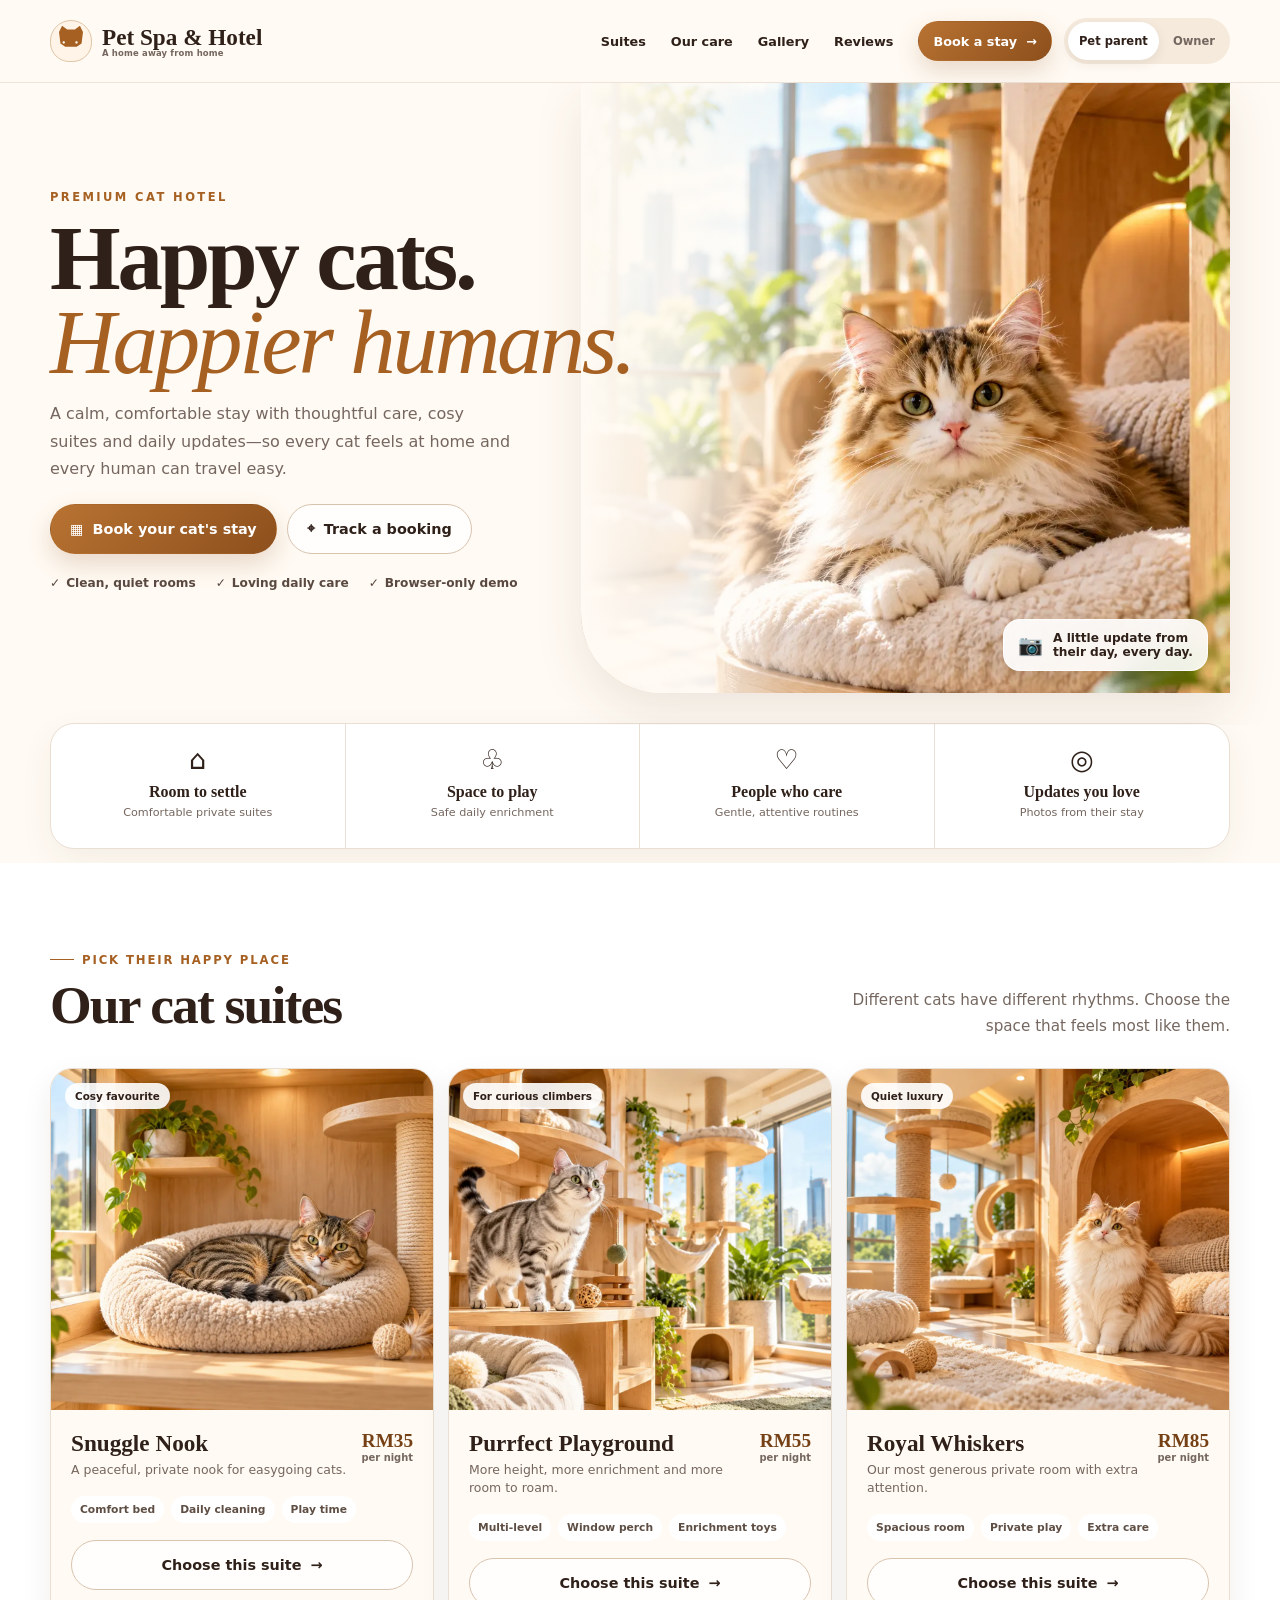
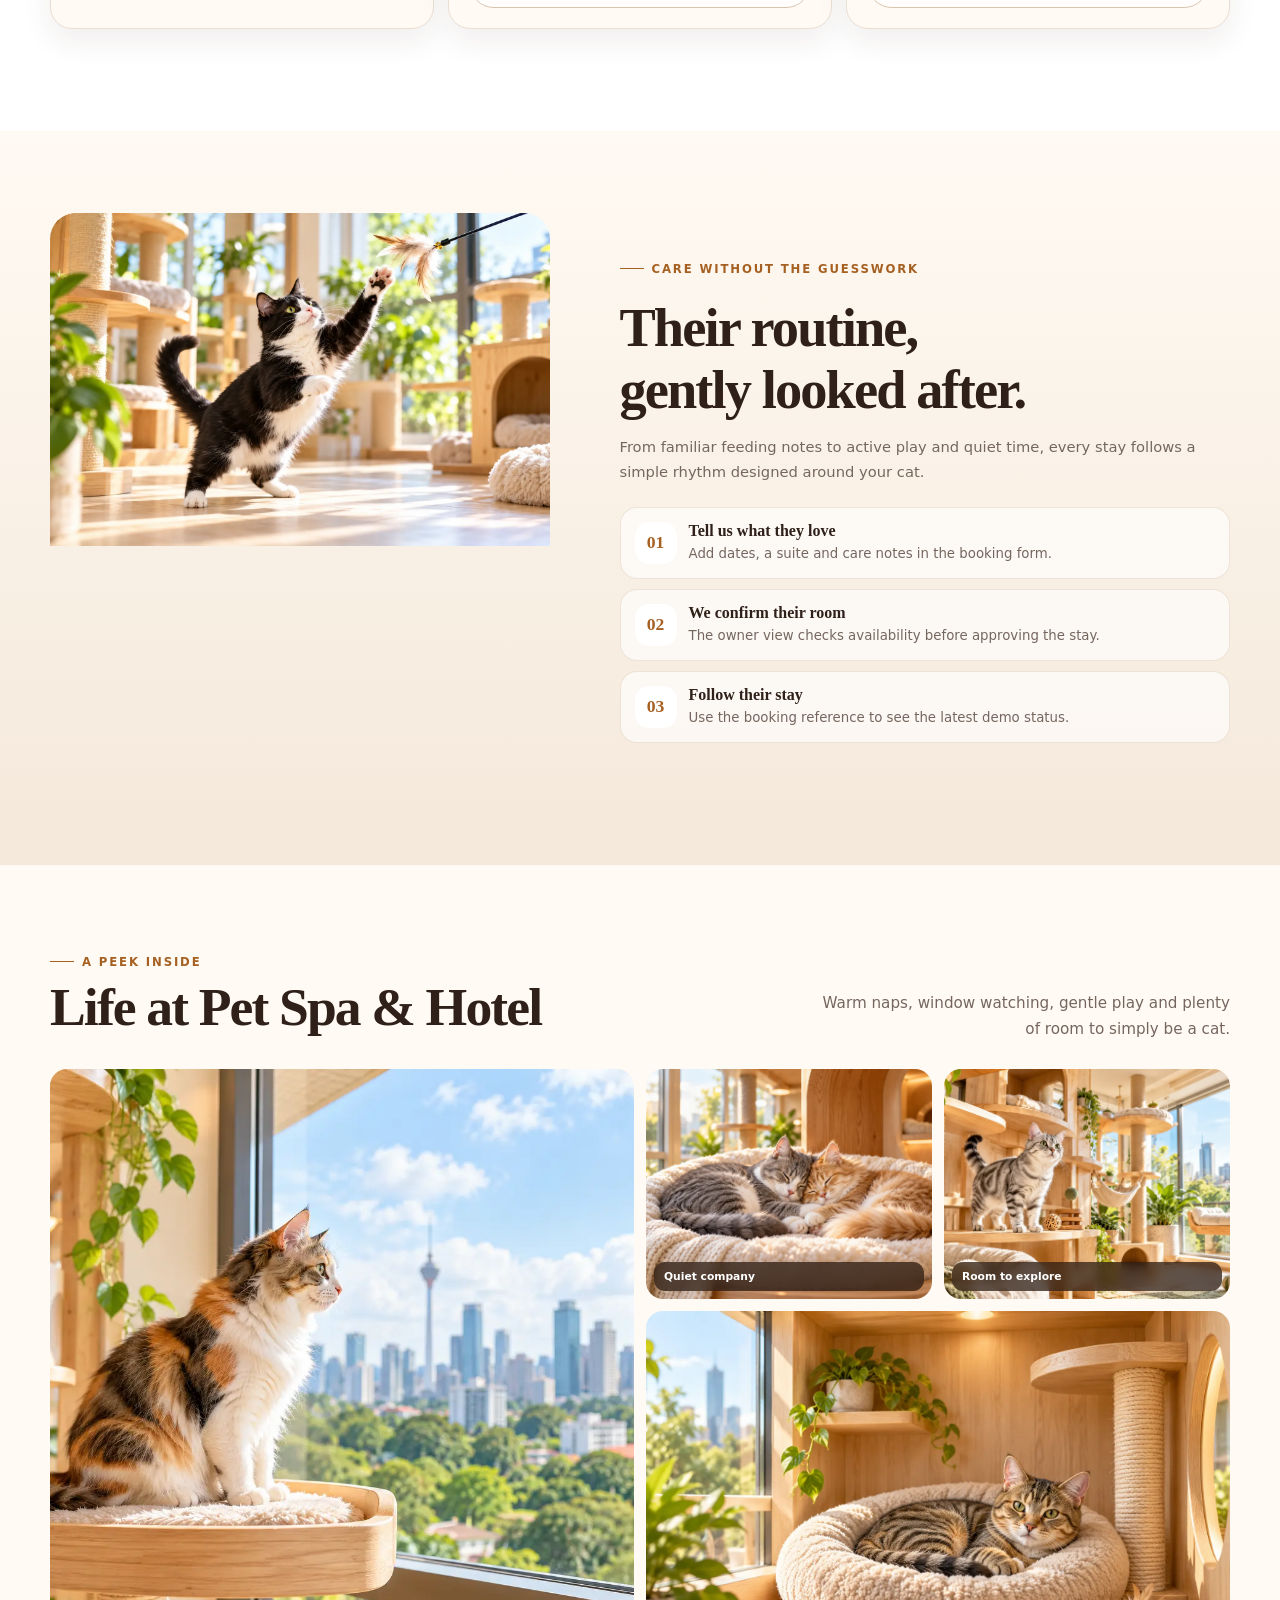
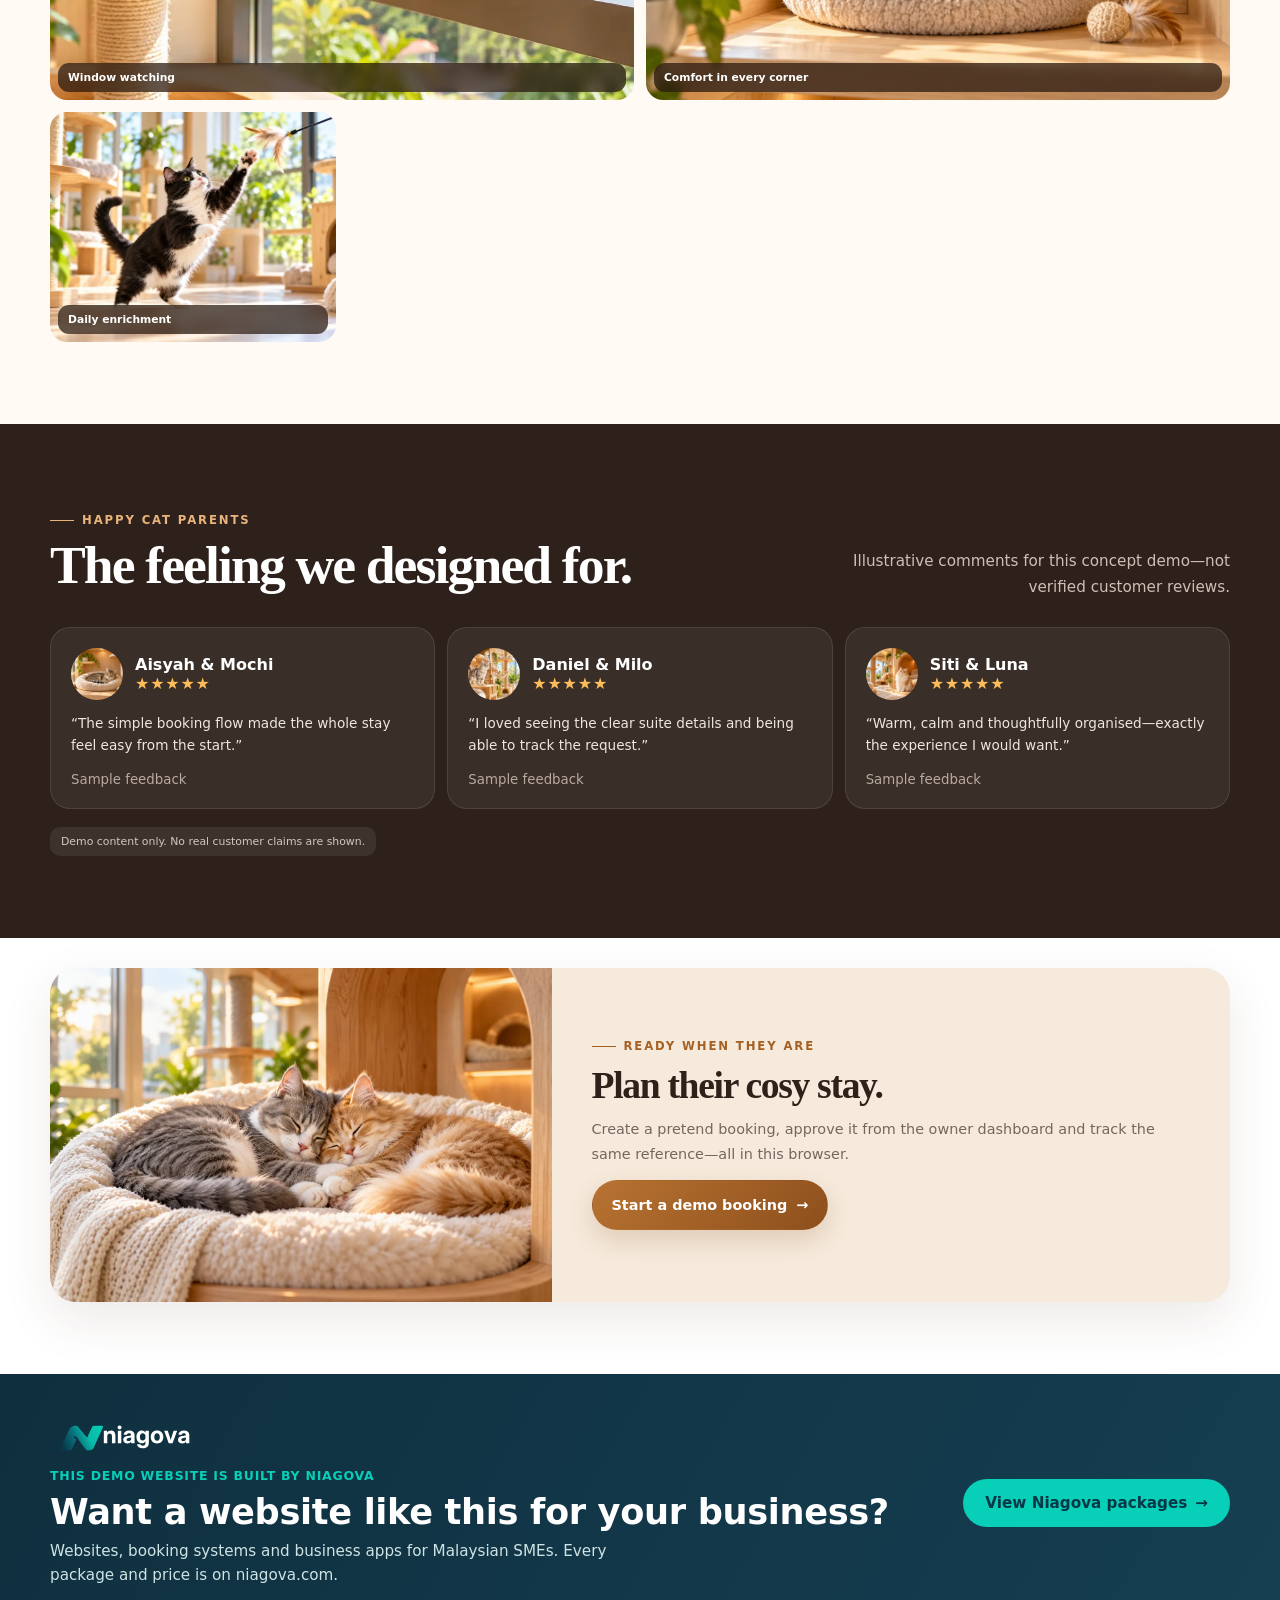
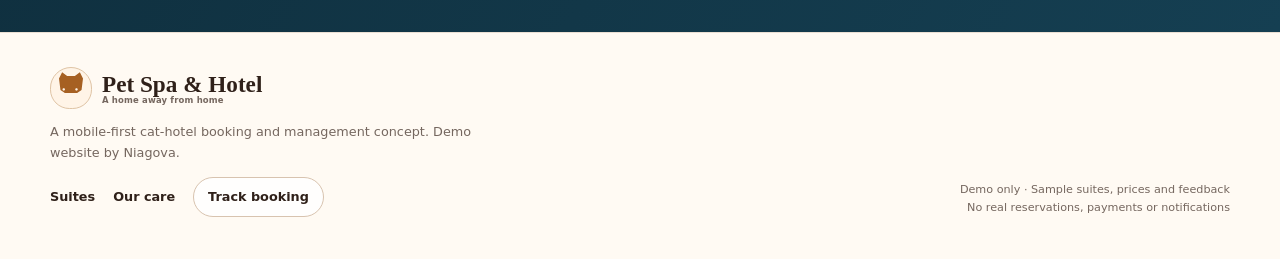
==== commit bc1855a7: "Add business info" ====
--- a/01-modern/index.html
+++ b/01-modern/index.html
@@ -5,6 +5,7 @@
   <meta name="viewport" content="width=device-width, initial-scale=1">
   <meta name="theme-color" content="#fffaf3">
   <meta name="description" content="Pet Spa &amp; Hotel is a mobile-friendly cat hotel booking and owner-management concept by Niagova.">
+  <meta name="author" content="Niagova">
   <title>Pet Spa &amp; Hotel | Happy cats, happier humans</title>
   <link rel="stylesheet" href="style.css">
 </head>
@@ -244,11 +245,23 @@
     </div>
   </main>
 
+<section class="niagova-band" aria-labelledby="niagova-title">
+  <div class="niagova-band-inner">
+    <div>
+      <img src="assets/niagova-logo-on-dark.svg" alt="Niagova" width="150" height="36" loading="lazy">
+      <p class="niagova-band-kicker">This demo website is built by Niagova</p>
+      <h2 id="niagova-title">Want a website like this for your business?</h2>
+      <p class="niagova-band-copy">Websites, booking systems and business apps for Malaysian SMEs. Every package and price is on niagova.com.</p>
+    </div>
+    <a class="niagova-band-cta" href="https://niagova.com/#pricing" target="_blank" rel="noopener">View Niagova packages <span aria-hidden="true">→</span></a>
+  </div>
+</section>
+
   <footer class="site-footer">
     <div class="container footer-grid">
       <div>
         <a class="brand" href="#consumer" onclick="switchView('consumer')"><span class="brand-mark" aria-hidden="true">🐾</span><span>Pet Spa &amp; Hotel<small>A home away from home</small></span></a>
-        <p class="footer-copy">A mobile-first cat-hotel booking and management concept by <a href="https://niagova.com" target="_blank" rel="noopener">Niagova</a>.</p>
+        <p class="footer-copy">A mobile-first cat-hotel booking and management concept. Demo website by <a href="https://niagova.com/" target="_blank" rel="noopener">Niagova</a>.</p>
         <div class="footer-links"><a href="#suites">Suites</a><a href="#care">Our care</a><button class="btn secondary small" type="button" onclick="openTracker()">Track booking</button></div>
       </div>
       <div class="footer-meta">Demo only · Sample suites, prices and feedback<br>No real reservations, payments or notifications</div>
--- a/01-modern/style.css
+++ b/01-modern/style.css
@@ -483,3 +483,18 @@
   html { scroll-behavior: auto; }
   *, *::before, *::after { animation-duration: .01ms !important; animation-iteration-count: 1 !important; transition-duration: .01ms !important; }
 }
+
+/* Niagova promotion band: the same on every demo template, in Niagova's own colours. */
+.niagova-band { padding: 44px 16px; background: linear-gradient(120deg, #0f2f3e, #153f52); color: #fff; font-family: Inter, system-ui, -apple-system, "Segoe UI", sans-serif; }
+.niagova-band-inner { display: grid; grid-template-columns: minmax(0, 1fr) auto; gap: 32px; align-items: center; max-width: 1180px; margin-inline: auto; }
+.niagova-band img { display: block; width: 150px; height: auto; margin-bottom: 14px; }
+.niagova-band-kicker { margin: 0 0 6px; color: #08cfb7; font-size: .78rem; font-weight: 700; letter-spacing: .06em; text-transform: uppercase; }
+.niagova-band h2 { max-width: none; margin: 0 0 8px; color: #fff; font-family: inherit; font-size: clamp(1.5rem, 3.4vw, 2.2rem); font-weight: 800; letter-spacing: -.01em; line-height: 1.15; }
+.niagova-band-copy { max-width: 60ch; margin: 0; color: #cfe3e4; font-size: .95rem; line-height: 1.55; }
+.niagova-band-cta { display: inline-flex; align-items: center; justify-content: center; gap: 8px; min-height: 48px; padding: 12px 22px; border-radius: 999px; background: #08cfb7; color: #063746; font-size: .95rem; font-weight: 800; text-decoration: none; white-space: nowrap; transition: background .16s ease; }
+.niagova-band-cta:hover { background: #2fe0ca; }
+.niagova-band-cta:focus-visible { outline: 3px solid #fff; outline-offset: 3px; }
+@media (max-width: 719px) {
+  .niagova-band-inner { grid-template-columns: 1fr; gap: 22px; }
+  .niagova-band-cta { width: 100%; }
+}
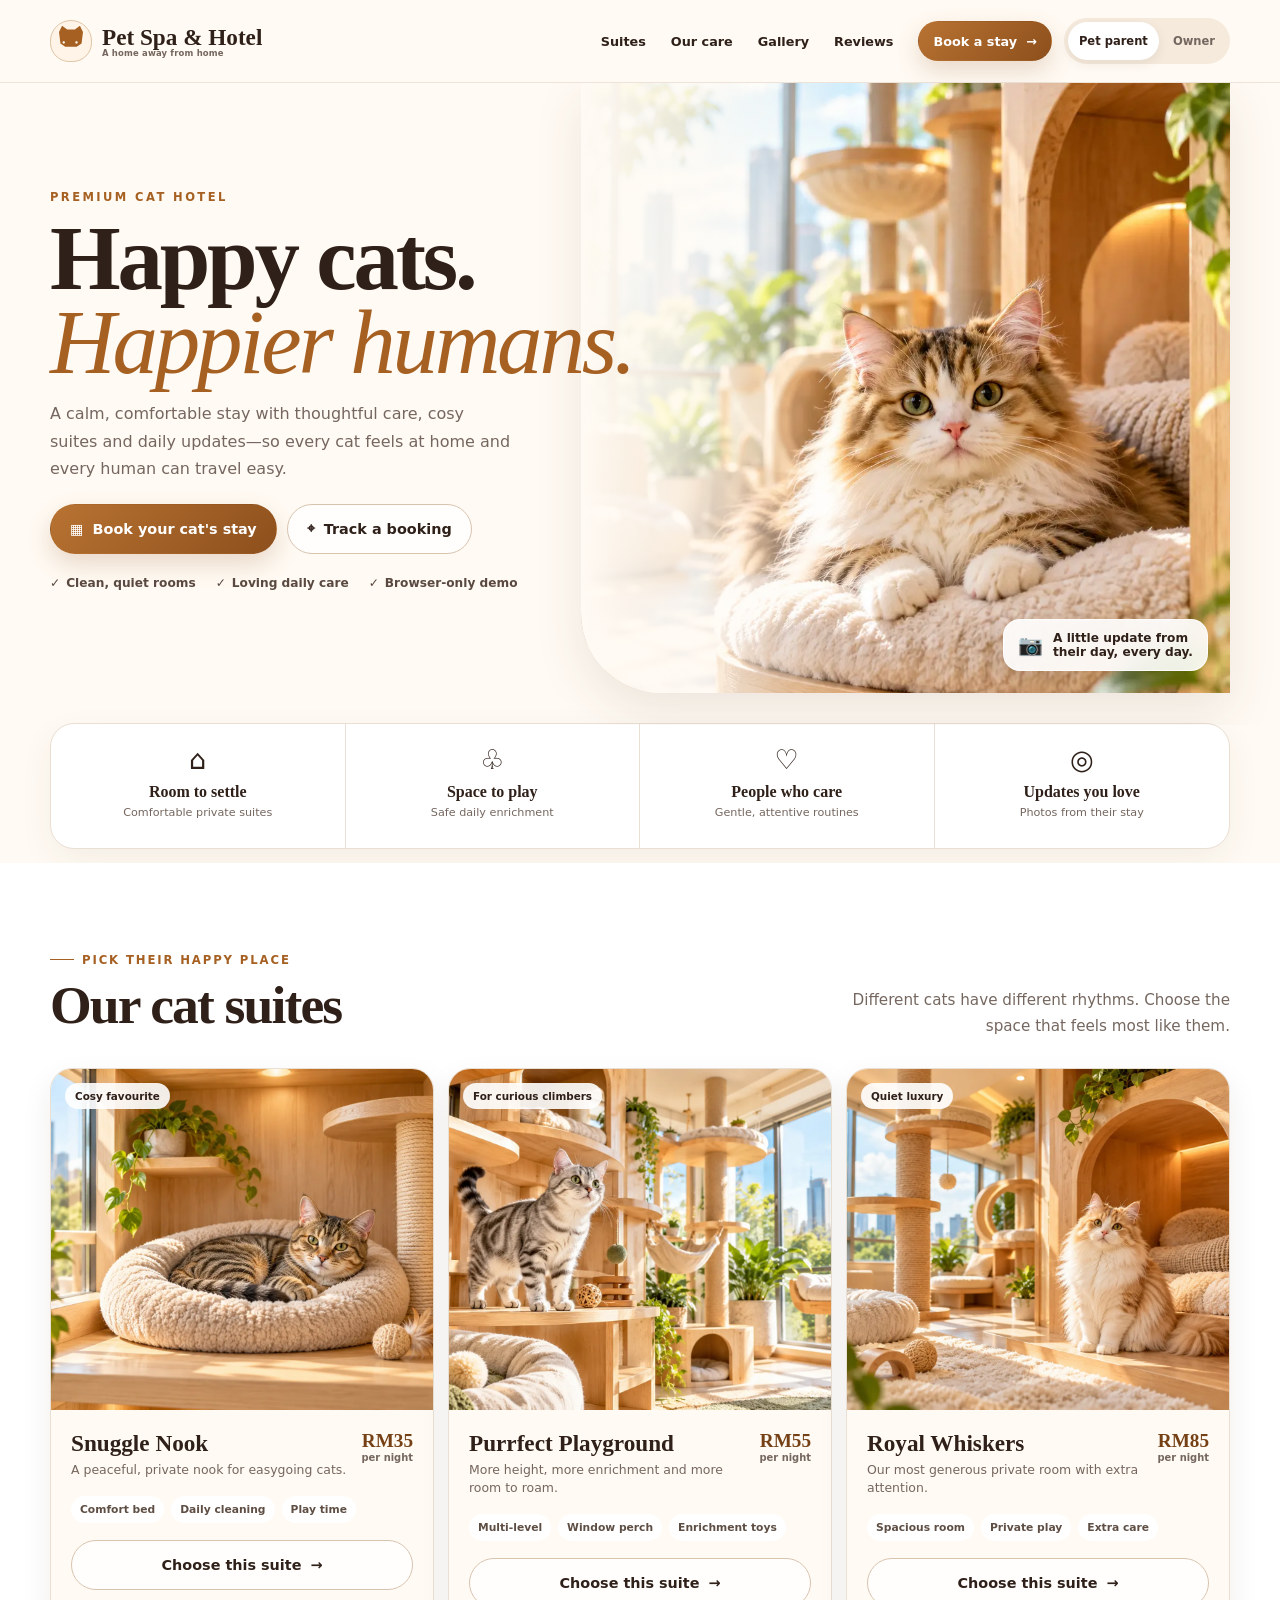
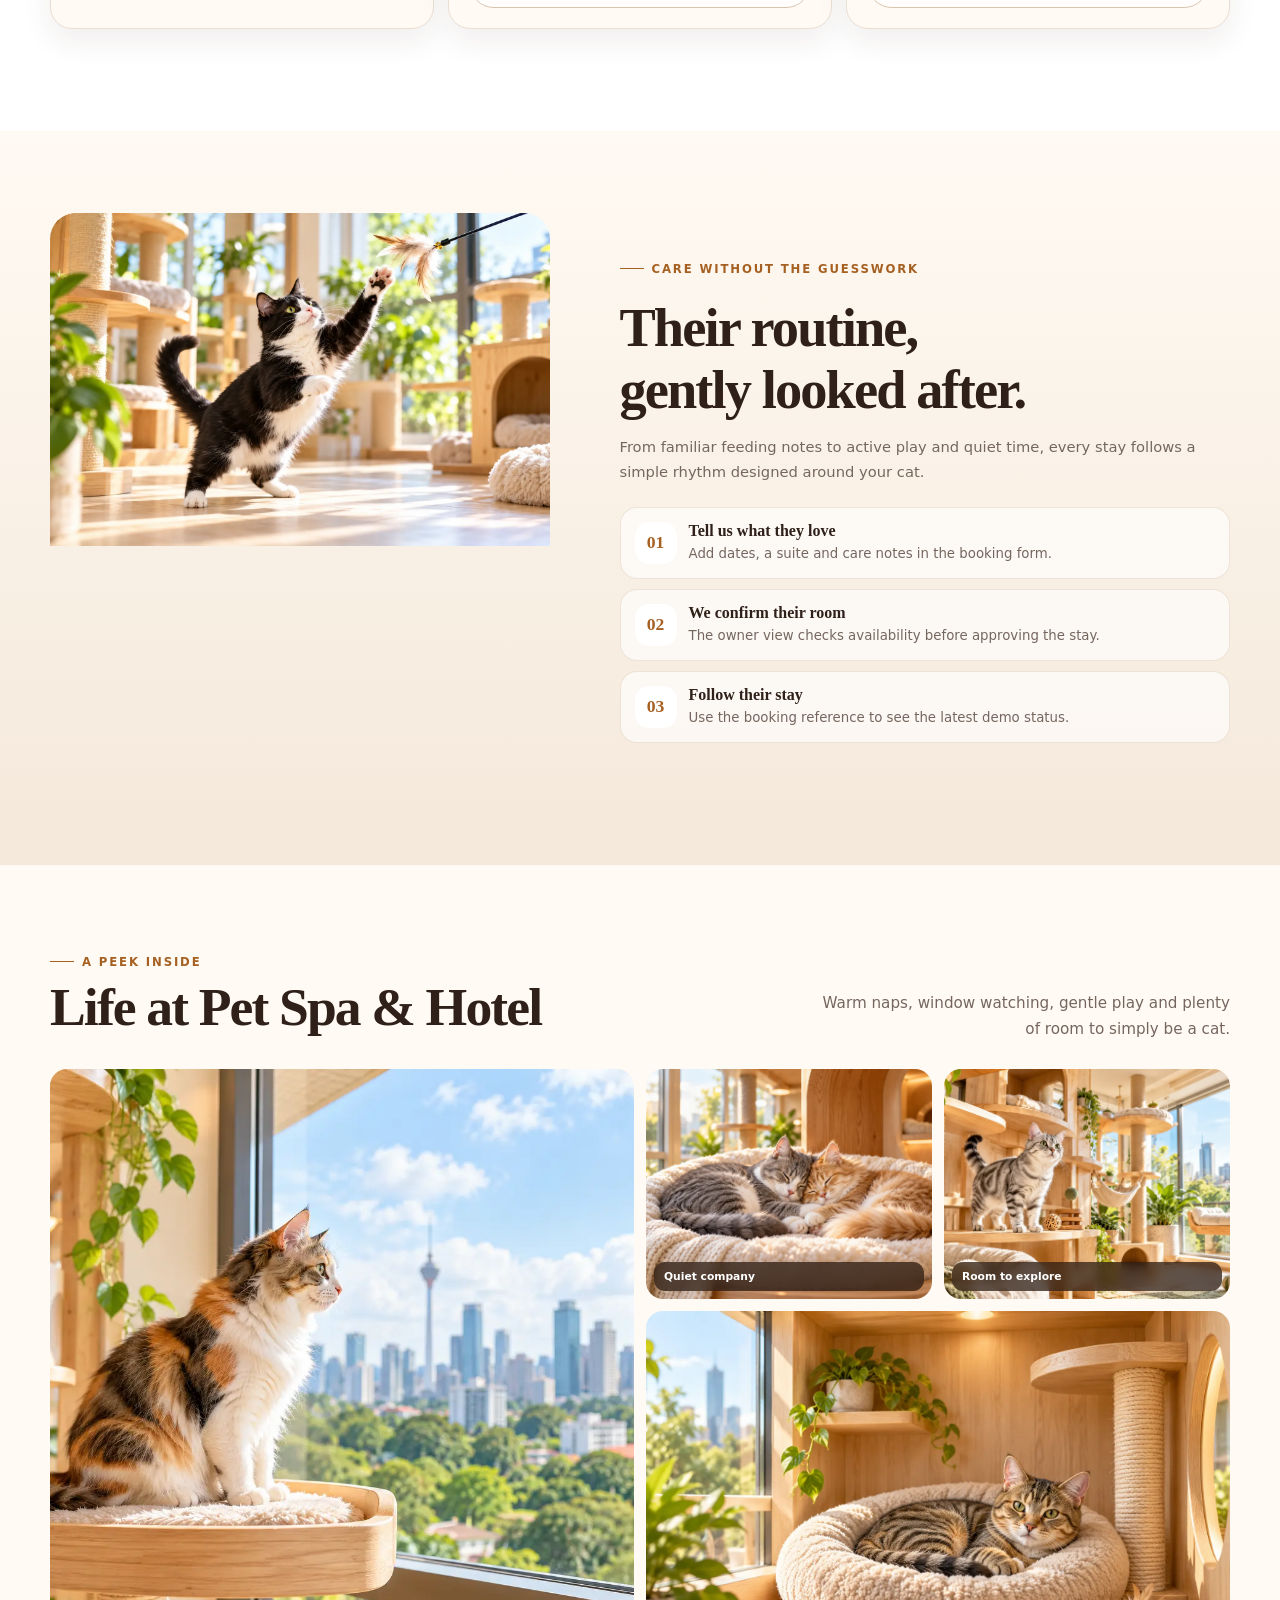
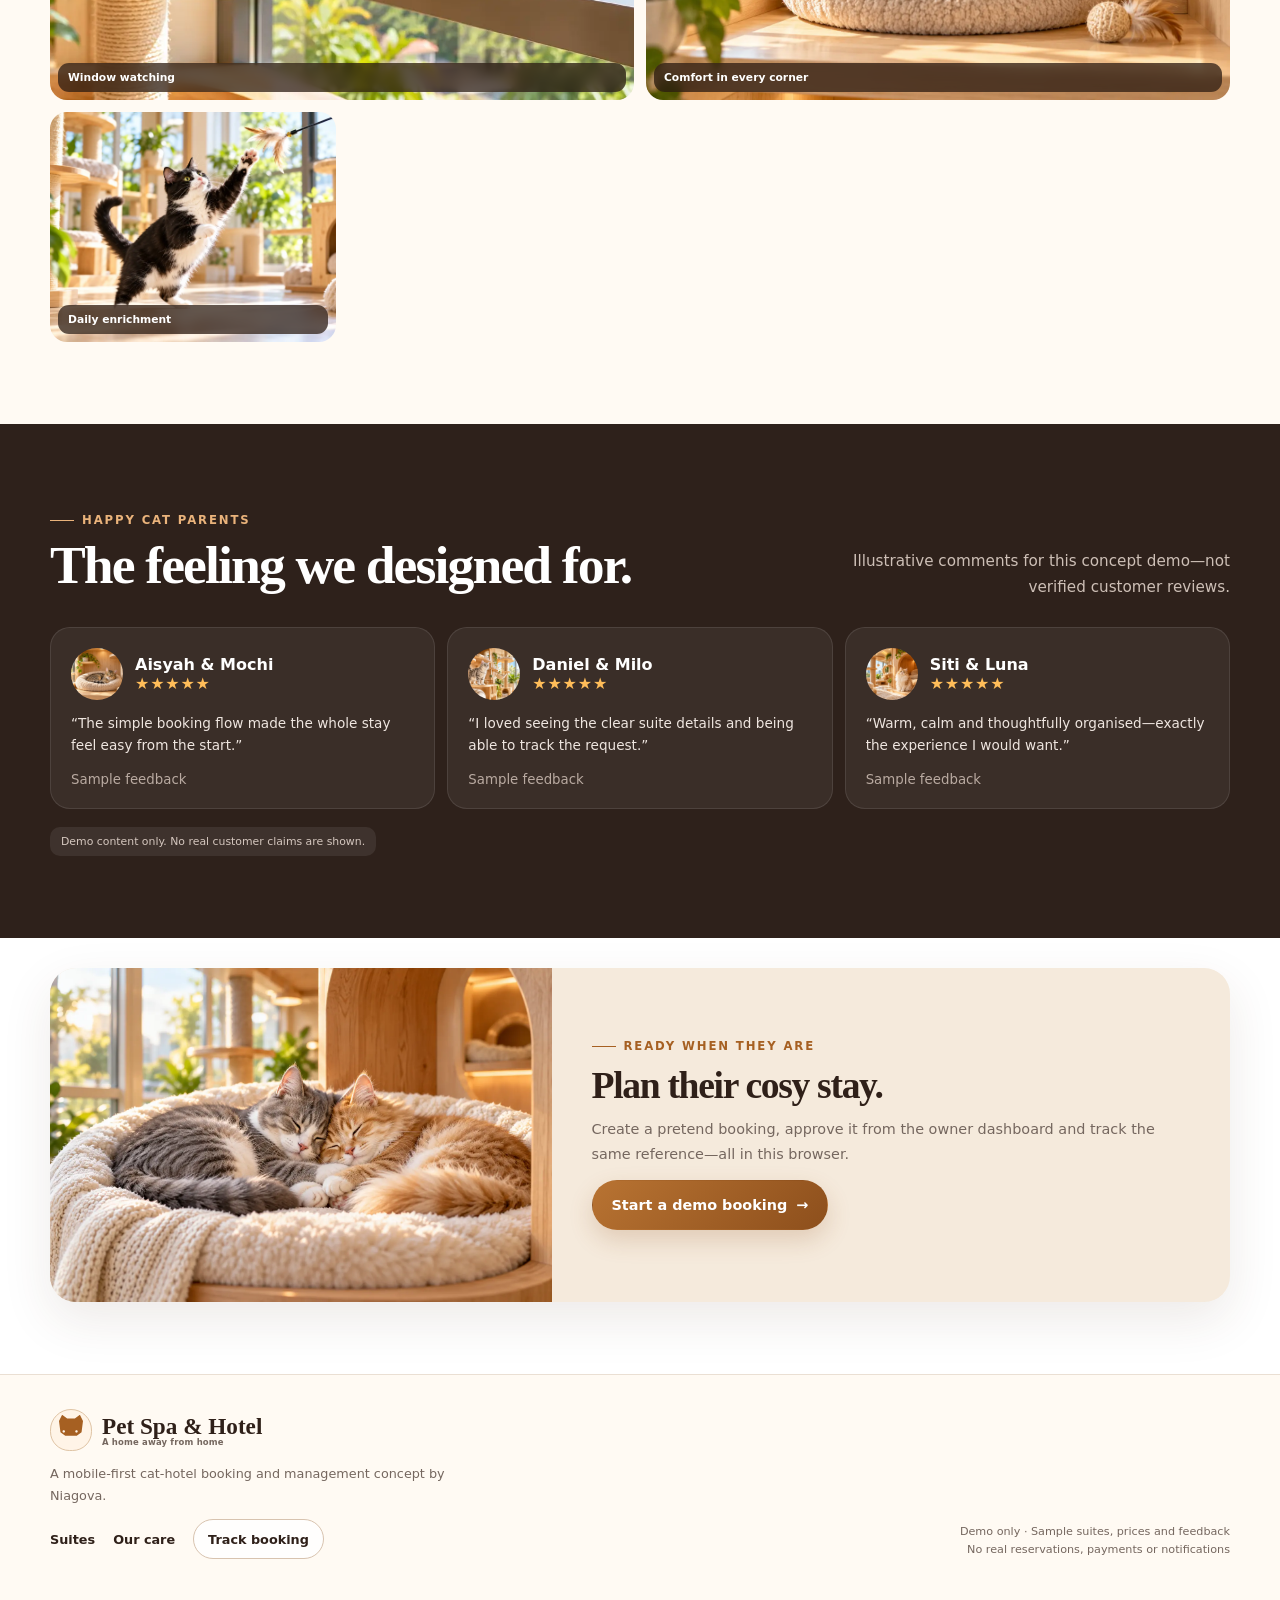
==== commit 1558a7ba: "demo-cathotel: personalised demo links Opening the demo with ?for=Business+Name stores the name in t" ====
--- a/01-modern/index.html
+++ b/01-modern/index.html
@@ -5,9 +5,9 @@
   <meta name="viewport" content="width=device-width, initial-scale=1">
   <meta name="theme-color" content="#fffaf3">
   <meta name="description" content="Pet Spa &amp; Hotel is a mobile-friendly cat hotel booking and owner-management concept by Niagova.">
-  <meta name="author" content="Niagova">
   <title>Pet Spa &amp; Hotel | Happy cats, happier humans</title>
   <link rel="stylesheet" href="style.css">
+  <script src="../personalise.js?v=__BUILD_VERSION__"></script>
 </head>
 <body>
   <a class="skip-link" href="#consumer">Skip to content</a>
@@ -245,23 +245,11 @@
     </div>
   </main>
 
-<section class="niagova-band" aria-labelledby="niagova-title">
-  <div class="niagova-band-inner">
-    <div>
-      <img src="assets/niagova-logo-on-dark.svg" alt="Niagova" width="150" height="36" loading="lazy">
-      <p class="niagova-band-kicker">This demo website is built by Niagova</p>
-      <h2 id="niagova-title">Want a website like this for your business?</h2>
-      <p class="niagova-band-copy">Websites, booking systems and business apps for Malaysian SMEs. Every package and price is on niagova.com.</p>
-    </div>
-    <a class="niagova-band-cta" href="https://niagova.com/#pricing" target="_blank" rel="noopener">View Niagova packages <span aria-hidden="true">→</span></a>
-  </div>
-</section>
-
   <footer class="site-footer">
     <div class="container footer-grid">
       <div>
         <a class="brand" href="#consumer" onclick="switchView('consumer')"><span class="brand-mark" aria-hidden="true">🐾</span><span>Pet Spa &amp; Hotel<small>A home away from home</small></span></a>
-        <p class="footer-copy">A mobile-first cat-hotel booking and management concept. Demo website by <a href="https://niagova.com/" target="_blank" rel="noopener">Niagova</a>.</p>
+        <p class="footer-copy">A mobile-first cat-hotel booking and management concept by <a href="https://niagova.com" target="_blank" rel="noopener">Niagova</a>.</p>
         <div class="footer-links"><a href="#suites">Suites</a><a href="#care">Our care</a><button class="btn secondary small" type="button" onclick="openTracker()">Track booking</button></div>
       </div>
       <div class="footer-meta">Demo only · Sample suites, prices and feedback<br>No real reservations, payments or notifications</div>
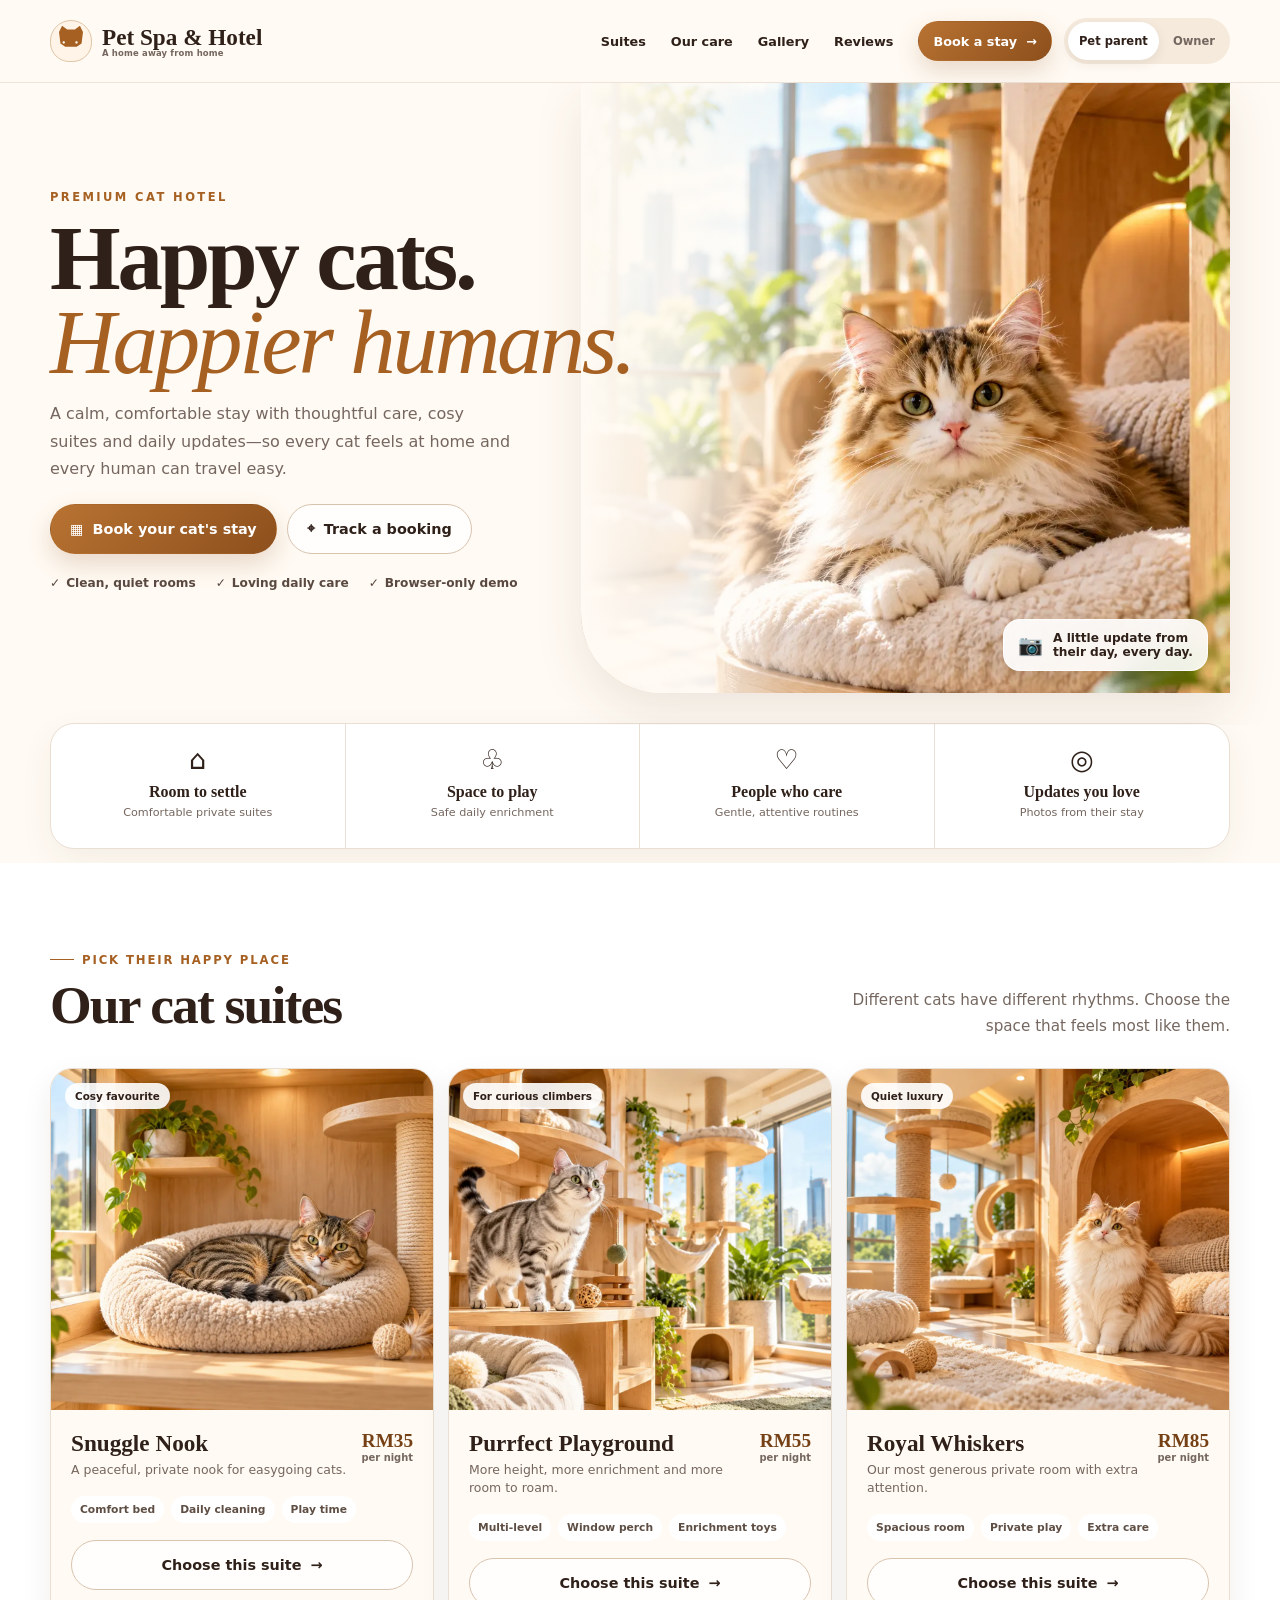
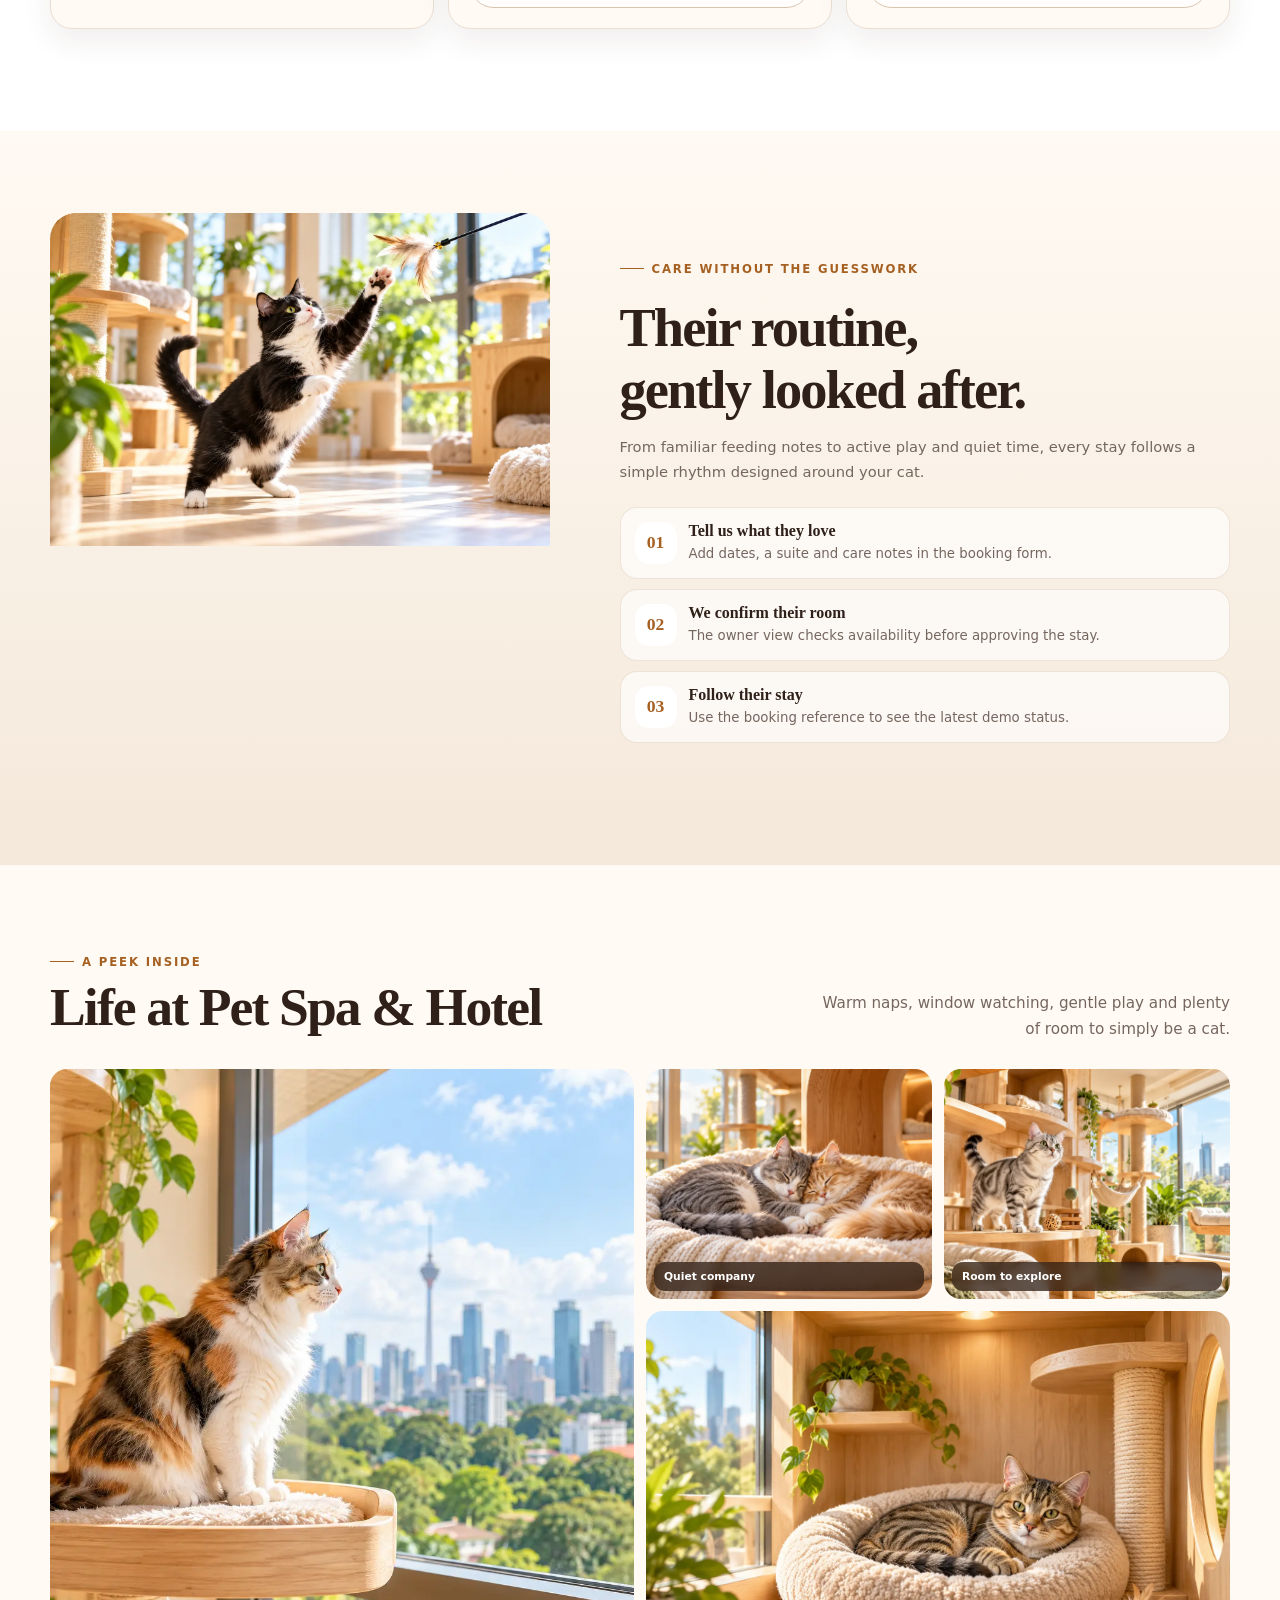
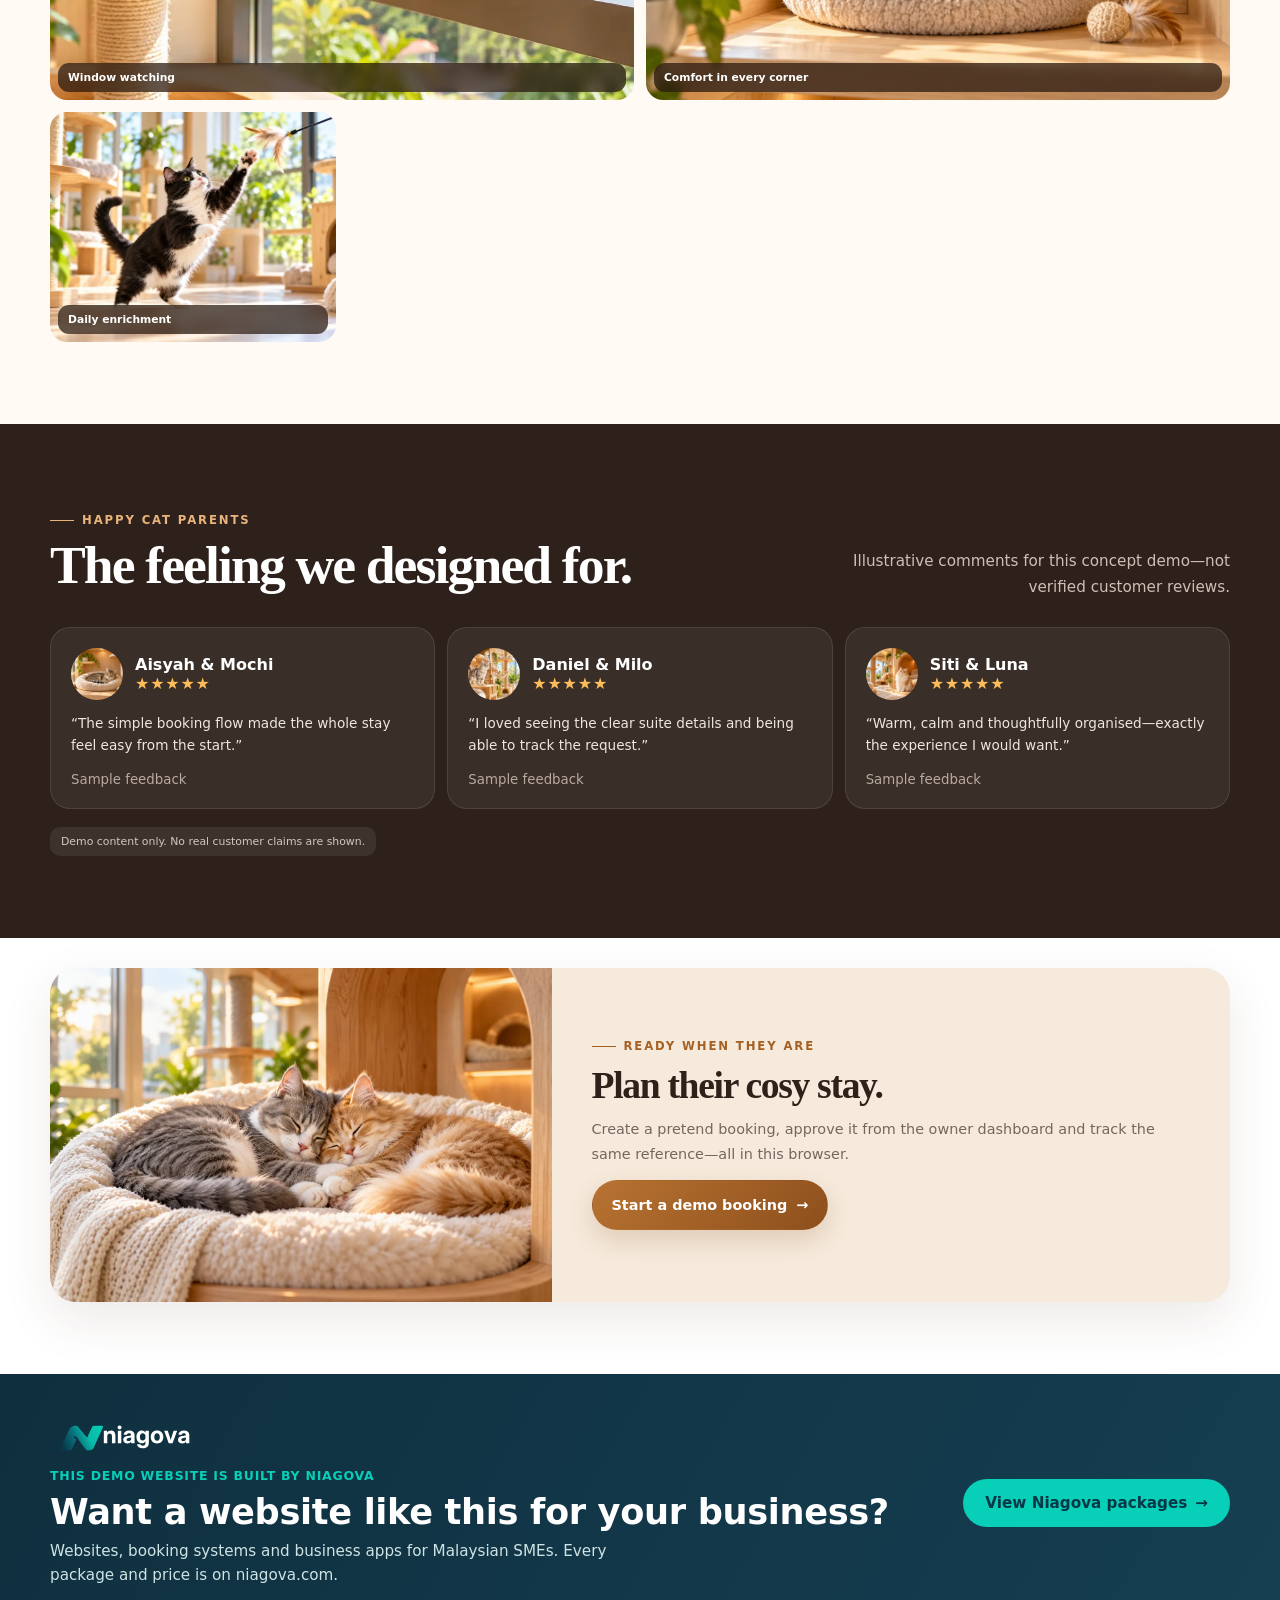
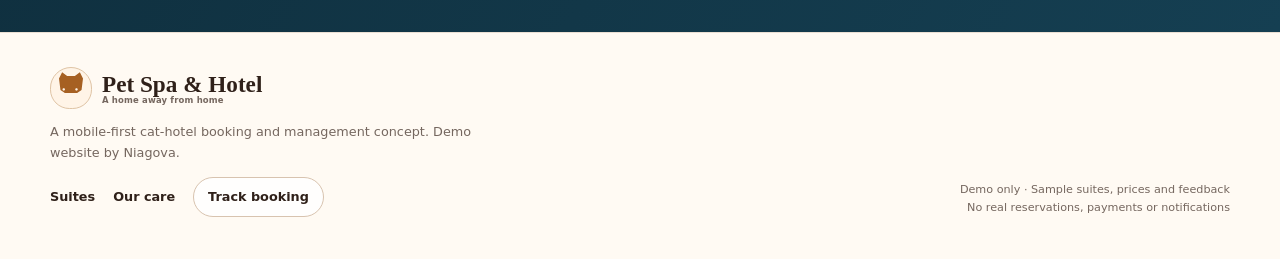
==== commit c6d297e9: "Merge branch 'deploy'" ====
--- a/01-modern/index.html
+++ b/01-modern/index.html
@@ -5,6 +5,7 @@
   <meta name="viewport" content="width=device-width, initial-scale=1">
   <meta name="theme-color" content="#fffaf3">
   <meta name="description" content="Pet Spa &amp; Hotel is a mobile-friendly cat hotel booking and owner-management concept by Niagova.">
+  <meta name="author" content="Niagova">
   <title>Pet Spa &amp; Hotel | Happy cats, happier humans</title>
   <link rel="stylesheet" href="style.css">
   <script src="../personalise.js?v=__BUILD_VERSION__"></script>
@@ -245,11 +246,23 @@
     </div>
   </main>
 
+<section class="niagova-band" aria-labelledby="niagova-title">
+  <div class="niagova-band-inner">
+    <div>
+      <img src="assets/niagova-logo-on-dark.svg" alt="Niagova" width="150" height="36" loading="lazy">
+      <p class="niagova-band-kicker">This demo website is built by Niagova</p>
+      <h2 id="niagova-title">Want a website like this for your business?</h2>
+      <p class="niagova-band-copy">Websites, booking systems and business apps for Malaysian SMEs. Every package and price is on niagova.com.</p>
+    </div>
+    <a class="niagova-band-cta" href="https://niagova.com/#pricing" target="_blank" rel="noopener">View Niagova packages <span aria-hidden="true">→</span></a>
+  </div>
+</section>
+
   <footer class="site-footer">
     <div class="container footer-grid">
       <div>
         <a class="brand" href="#consumer" onclick="switchView('consumer')"><span class="brand-mark" aria-hidden="true">🐾</span><span>Pet Spa &amp; Hotel<small>A home away from home</small></span></a>
-        <p class="footer-copy">A mobile-first cat-hotel booking and management concept by <a href="https://niagova.com" target="_blank" rel="noopener">Niagova</a>.</p>
+        <p class="footer-copy">A mobile-first cat-hotel booking and management concept. Demo website by <a href="https://niagova.com/" target="_blank" rel="noopener">Niagova</a>.</p>
         <div class="footer-links"><a href="#suites">Suites</a><a href="#care">Our care</a><button class="btn secondary small" type="button" onclick="openTracker()">Track booking</button></div>
       </div>
       <div class="footer-meta">Demo only · Sample suites, prices and feedback<br>No real reservations, payments or notifications</div>
